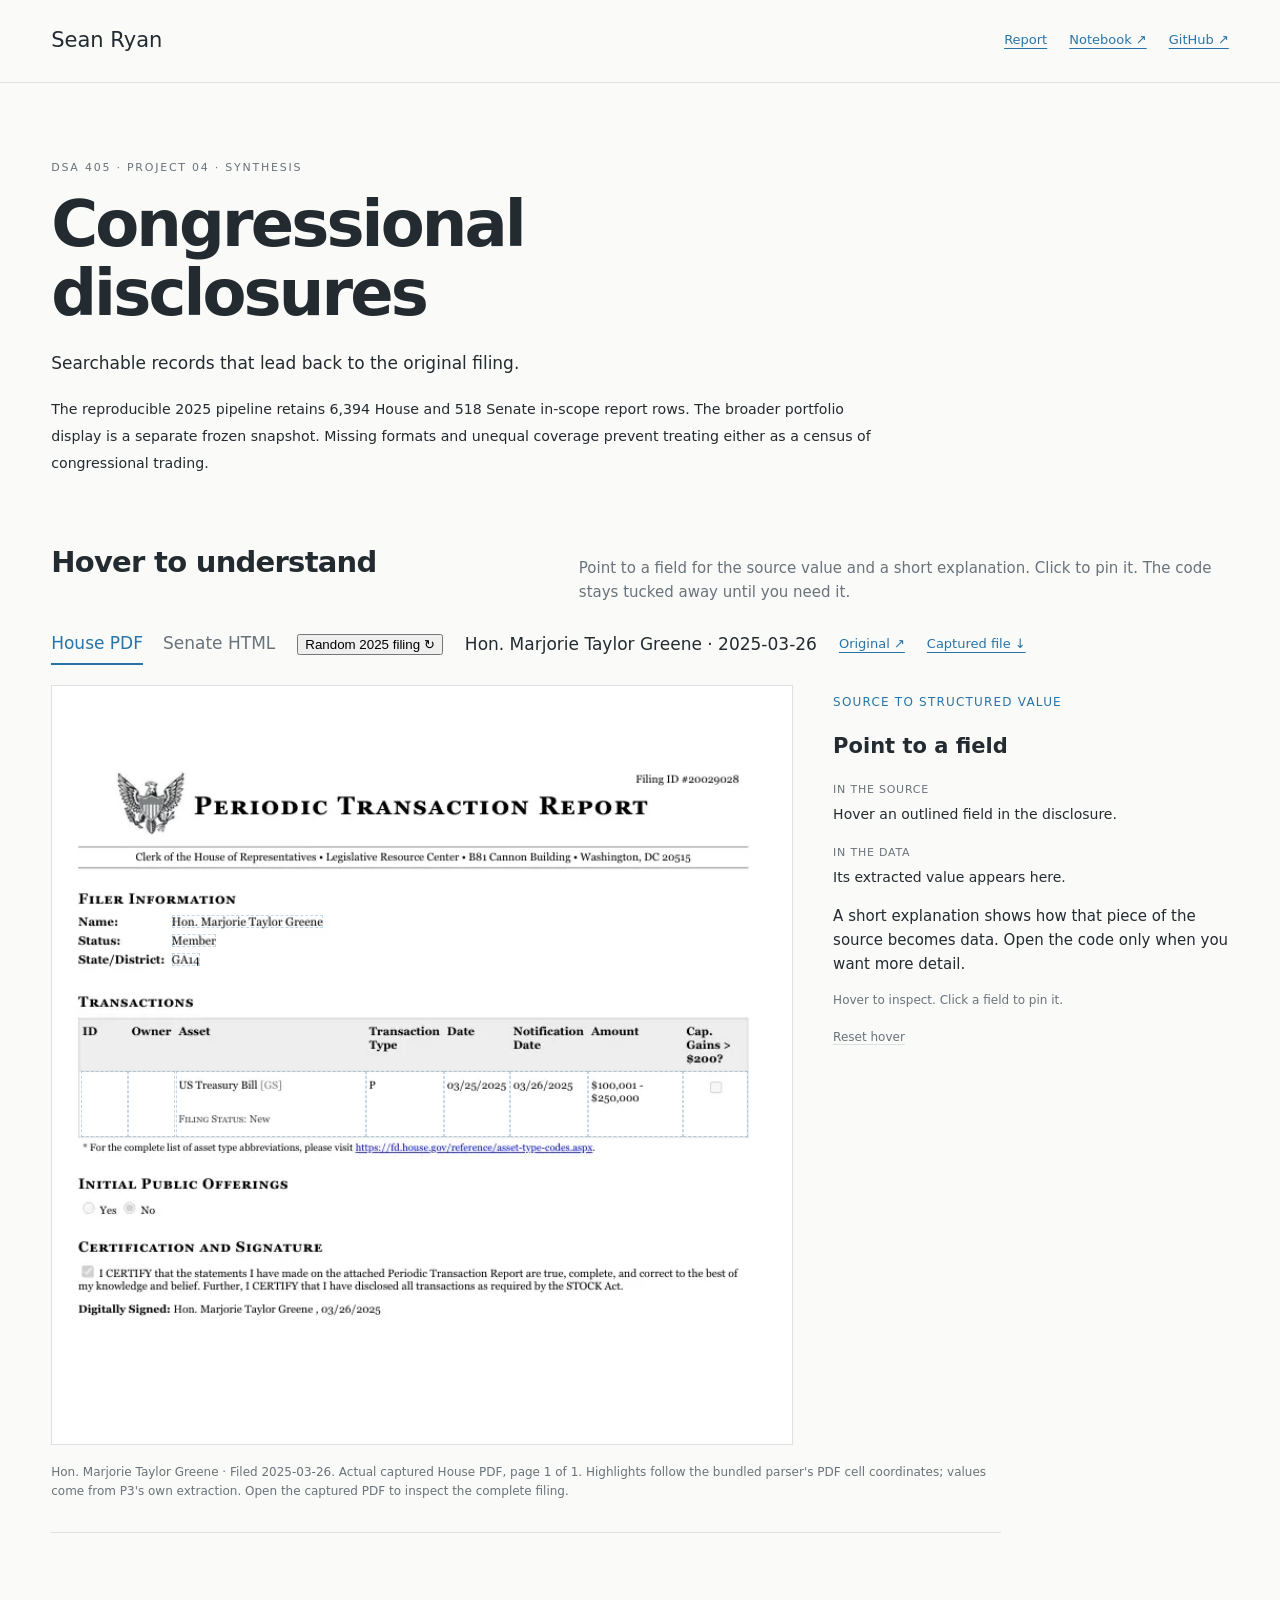
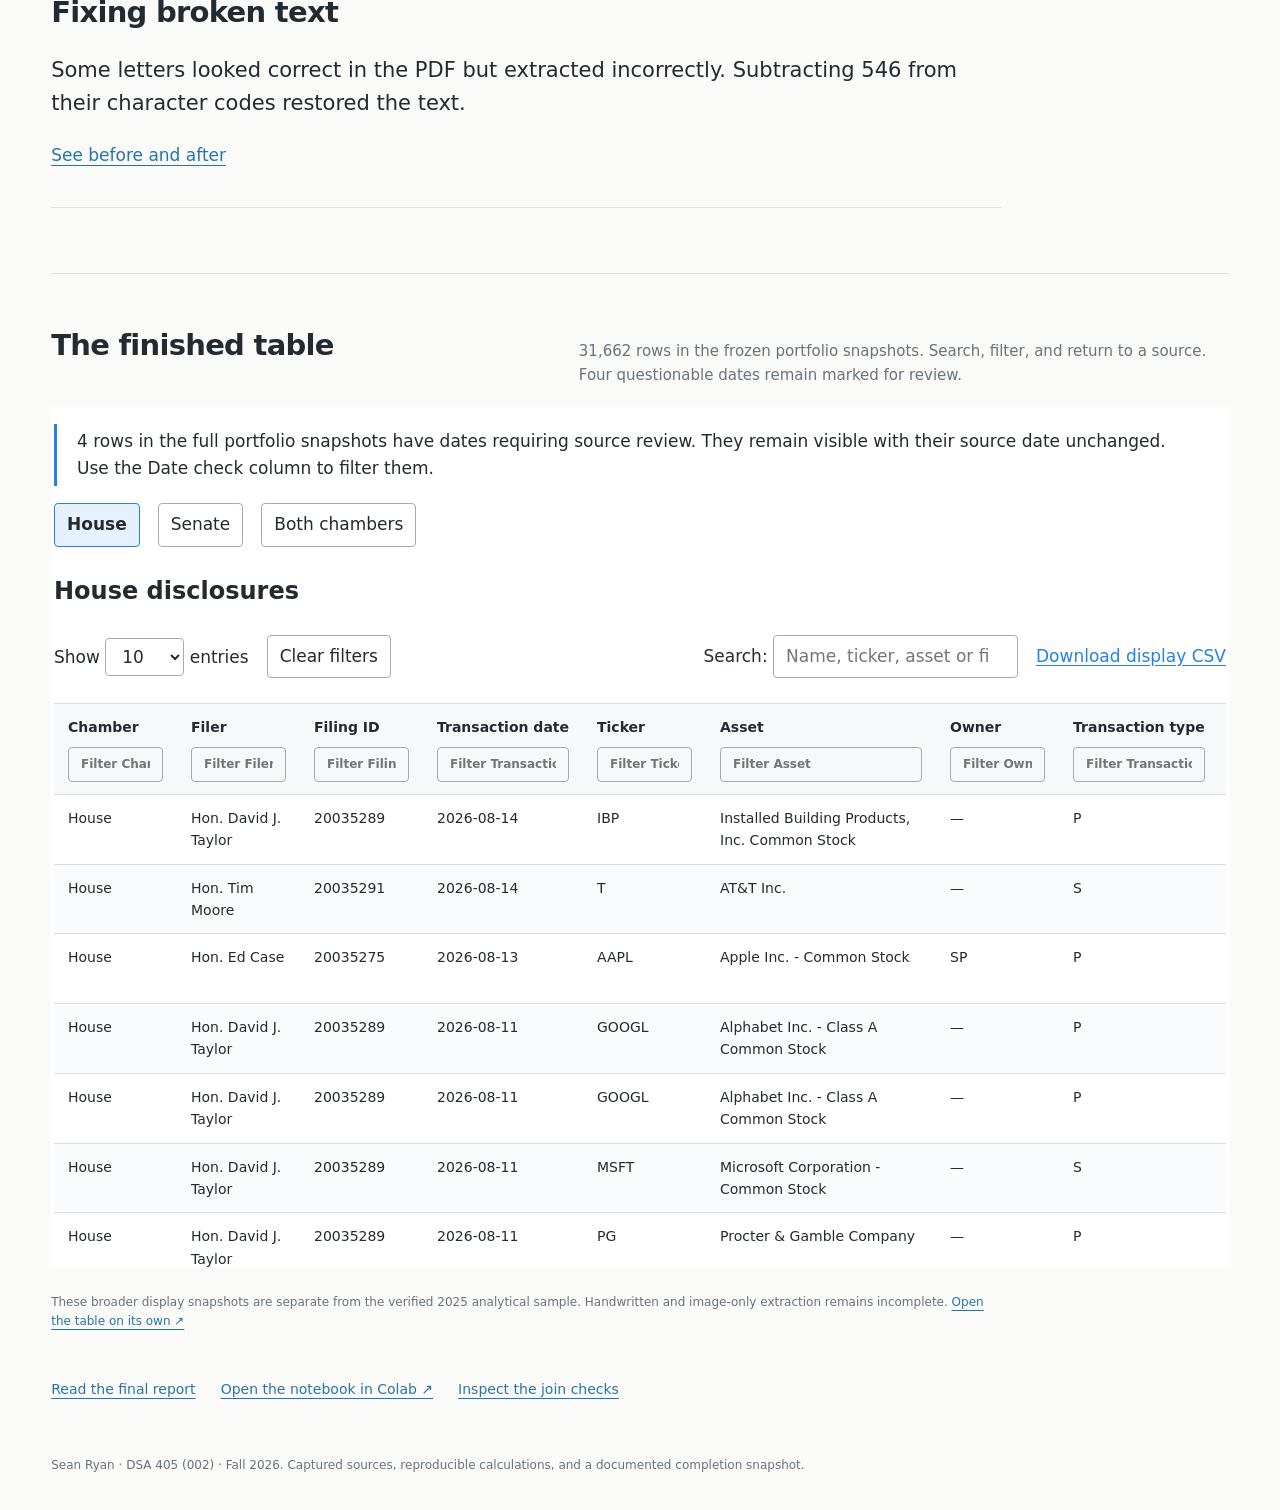
==== docs/index.html @ b7d07fee "Simplify AI reflection and remove unexplained ABBV reference" ====
<!doctype html><html lang="en"><head><meta charset="utf-8"><meta name="viewport" content="width=device-width,initial-scale=1"><meta name="description" content="Inspect a disclosure field, understand its extraction, and explore the finished House and Senate table."><title>Congressional disclosures · Sean Ryan · P4</title><link rel="stylesheet" href="assets/p4-minimal.css"><script src="data/project.js" defer></script><script src="assets/p4-minimal.js?v=random-2025" defer></script></head><body><header><a href="https://strokeofluck.github.io/sean-data-portfolio/">Sean Ryan</a><nav><a href="P4-report.html">Report</a><a href="https://colab.research.google.com/github/Strokeofluck/congressional-disclosures-p4/blob/main/notebooks/DSA405_002_FA26_P4_sryan3.ipynb">Notebook ↗</a><a href="https://github.com/Strokeofluck/congressional-disclosures-p4">GitHub ↗</a></nav></header><main><section class="intro"><p class="kicker">DSA 405 · Project 04 · Synthesis</p><h1>Congressional disclosures</h1><p>Searchable records that lead back to the original filing.</p><small>The reproducible 2025 pipeline retains 6,394 House and 518 Senate in-scope report rows. The broader portfolio display is a separate frozen snapshot. Missing formats and unequal coverage prevent treating either as a census of congressional trading.</small></section><section id="inspect"><div class="section-head"><h2>Hover to understand</h2><p>Point to a field for the source value and a short explanation. Click to pin it. The code stays tucked away until you need it.</p></div><div class="source-toolbar"><div class="chamber" aria-label="Source chamber"><button data-chamber="House" aria-pressed="true">House PDF</button><button data-chamber="Senate" aria-pressed="false">Senate HTML</button></div><button id="random-filing" type="button">Random 2025 filing ↻</button><span id="filing-label" aria-live="polite"></span><input id="filing" type="hidden"><a id="original" target="_blank" rel="noopener">Original ↗</a><a id="captured" download>Captured file ↓</a></div><div class="inspection"><div id="doc" class="document" aria-label="Captured disclosure with explorable fields"></div><aside class="explain" aria-live="polite"><div id="field-name" class="field-name">Source to structured value</div><h3 id="explain-title">Point to a field</h3><p class="value-label">In the source</p><div id="source-value" class="value"></div><p class="value-label">In the data</p><div id="clean-value" class="value"></div><p id="why" class="why"></p><p id="reading-hint" class="hint"></p><button id="unpin" style="border:0;border-bottom:1px solid var(--line);padding:0;background:none;color:var(--muted);font:12px system-ui;cursor:pointer">Reset hover</button><details id="code-detail" hidden><summary>See the code</summary><p id="code-file" class="code-file"></p><pre id="code-snippet"></pre><a href="inspector.html#sources" style="font-size:12px">Open the full step-by-step inspector ↗</a></details></aside></div><p id="source-caption" class="source-caption"></p></section><section class="finding"><h2>Fixing broken text</h2><p>Some letters looked correct in the PDF but extracted incorrectly. Subtracting 546 from their character codes restored the text.</p><a href="data/unicode_example.json">See before and after</a></section><section id="completion" class="table-section"><div class="section-head"><h2>The finished table</h2><p>31,662 rows in the frozen portfolio snapshots. Search, filter, and return to a source. Four questionable dates remain marked for review.</p></div><iframe src="completion.html?embed=1" title="Searchable House and Senate disclosure table" loading="lazy"></iframe><p class="source-caption">These broader display snapshots are separate from the verified 2025 analytical sample. Handwritten and image-only extraction remains incomplete. <a href="completion.html">Open the table on its own ↗</a></p></section><div class="resources"><a href="P4-report.html">Read the final report</a><a href="https://colab.research.google.com/github/Strokeofluck/congressional-disclosures-p4/blob/main/notebooks/DSA405_002_FA26_P4_sryan3.ipynb">Open the notebook in Colab ↗</a><a href="inspector.html#join">Inspect the join checks</a></div><footer>Sean Ryan · DSA 405 (002) · Fall 2026. Captured sources, reproducible calculations, and a documented completion snapshot.</footer></main><dialog id="report-dialog" aria-labelledby="report-dialog-title"><div class="report-dialog-toolbar"><h2 id="report-dialog-title">P4 written report</h2><div><a id="download-report" href="#" download="Sean_Ryan_P4_Report.md">Download report (.md)</a><a href="P4-report.html" target="_blank" rel="noopener">Open full page ↗</a><button type="button" id="close-report" aria-label="Close report">Close ×</button></div></div><iframe title="P4 written report" data-src="P4-report.html"></iframe></dialog><style>
#report-dialog{width:min(1180px,calc(100vw - 32px));height:calc(100dvh - 48px);max-width:none;max-height:none;padding:0;border:1px solid #cbd3dc;border-radius:10px;background:#fff;color:#26323d;box-shadow:0 16px 80px #0005}#report-dialog::backdrop{background:#101820b3}.report-dialog-toolbar{padding:14px 20px;border-bottom:1px solid #dce1e6;display:flex;align-items:center;justify-content:space-between;gap:16px;background:#f8f9fa}.report-dialog-toolbar h2{margin:0;font:600 18px/1.4 system-ui}.report-dialog-toolbar>div{display:flex;align-items:center;gap:18px;flex-wrap:wrap}.report-dialog-toolbar a,.report-dialog-toolbar button{font:14px/1.4 system-ui;color:#1264bb}.report-dialog-toolbar button{padding:7px 12px;cursor:pointer;background:#fff;border:1px solid #bac8d7;border-radius:5px}#report-dialog iframe{display:block;border:0;width:100%;height:calc(100% - 78px);background:white}@media(max-width:650px){.report-dialog-toolbar{align-items:flex-start;flex-direction:column;padding:12px}.report-dialog-toolbar>div{gap:12px}#report-dialog iframe{height:calc(100% - 112px)}}
</style><script>
(()=>{
const dialog=document.getElementById('report-dialog'),frame=dialog.querySelector('iframe'),download=document.getElementById('download-report');
const report="# From congressional disclosures to searchable records\n**Sean Ryan | sryan3 | DSA 405 (002) | P4: Project Synthesis**\n\n## 1. Data motivation\nHow can public disclosures reveal shared stock purchases? I chose this project to make congressional financial records traceable, searchable, and usable for reporting. Working with the actual forms showed that reliable extraction and cleaning had to come first. P4 brings that work together as searchable records linked to their original filings.\n\n## 2. Sources, provenance and terms\nI used 515 official U.S. House Clerk PTR PDFs downloaded in the P2 archive and 583 U.S. Senate eFD HTML reports archived by the prior scraper. The Senate index also lists 97 deferred paper reports. These are unequal collection snapshots, not a census. Filing IDs, original URLs, collection details and checksums are preserved in [PROVENANCE.md](https://github.com/Strokeofluck/congressional-disclosures-p4/blob/main/PROVENANCE.md). No blanket reuse license is assumed; Senate access terms restrict several uses, including commercial use except news/media dissemination. This project uses archived records for coursework.\n\n## 3. Data dictionary and metadata\nOne analytical row is a retained report item, identified by chamber, filing and item number. Columns include filer, owner, transaction date, asset, ticker, transaction type, amount bounds and source URL. Amounts remain ranges; missing values remain unknown. The [final dictionary](https://github.com/Strokeofluck/congressional-disclosures-p4/blob/main/DATA_DICTIONARY.md) documents every output column and missingness. Broader portfolio exports are labeled separately from the 2025 analysis.\n\n## 4. Data cleaning steps narrative\nHouse members entered information differently, so a regex could not reliably tell where each field ended across all the reports. I used PyMuPDF to divide the PDF into rectangular cells and read each box separately, instead of using one large regex for the whole page. Table boundaries define the boxes; shading is an extra check. Small patterns clean individual fields. Senate HTML is read with Beautiful Soup after checking the table headers.\n\nSome PDF text looked right on the page but came out as broken letters. In Greene PTR 20030924, some letters in “Filing Status: New” had character codes 546 too high. Subtracting 546 within the affected range restores the label. The parser can then save `New` in its own `filing_status` column, keeping it out of the `asset` and `ticker` columns. ABBV itself was already correct. Dates, tickers, and amount brackets are standardized, and exclusions and source-review decisions stay recorded.\n\n## 5. Integration and verification\nI harmonized both schemas and appended report items with chamber and source identities. For P3’s separate comparison, I summarized each chamber by ticker and month, then used a one-to-one outer join; unmatched values stay missing. I checked that no records were lost or multiplied, each summary had one row per ticker and month, keys were not missing or duplicated, dates stayed in 2025, and counts were positive whole numbers. The join preserved the counts from both chambers. All 1,105 raw-file checksums and 12 tests passed.\n\n## 6. Findings\nThe reproducible 2025 sample retains **6,394 House and 518 Senate report rows**. The practical result is a searchable table with links back to filings. A separate, broader portfolio snapshot contains **31,662 rows**; four questionable dates remain flagged for source review. These counts describe captured records, not unique trades or relative trading volume across chambers.\n\nThe presentation also shows how structured records can support social network analysis. A separate frozen House-only purchase extract links filers to stocks they reported buying; AMZN connects 19 filers. That graph does not use the P3 House–Senate ticker-month join or the broader portfolio snapshot. Shared purchases show overlap without establishing coordination. Its separate methods and calculations are available in the [SNA project](https://github.com/Strokeofluck/congressional-stock-network-sna/blob/main/METHODS.md).\n\n## 7. What is missing\nHandwritten financial disclosure records were excluded because manually transcribing and cleaning them would have taken too much time for the scope of this project. Scanned or image-only House records also remain unresolved, and 97 Senate paper reports were deferred. These gaps can underrepresent filers who use those formats. Excluded assets and unresolved tickers narrow the analytical population. Unequal capture windows prevent direct chamber-volume comparisons. Amendments, household ownership and amount ranges prevent exact personal-spending totals. The data cannot establish whether someone used privileged information.\n\n## 8. AI use log and reflection\nChatGPT assisted with code, explanations, checks and drafting. I inspected source examples and challenged misleading output. AI overemphasized a shared-key statistic unrelated to the House-only network; I questioned it and removed it from the presentation. I learned to check AI suggestions against the original reports and change methods when regex did not work reliably.\n\n## 9. Reproducibility\n[Repository and README](https://github.com/Strokeofluck/congressional-disclosures-p4): clone, install `requirements.txt` with Python 3.12, then run `python scripts/unicode_example.py`, `python scripts/p4_synthesis.py` and `python -m unittest discover -s tests -v`. Open the P4 notebook and run all cells; view `docs/index.html`. All 12 code cells passed in a fresh Jupyter kernel on November 15, 2026, along with the pipeline build and 12 tests. Bundled raw inputs reproduce the 2025 pipeline; broader portfolio CSVs are frozen derived exports. Detailed evidence and the rubric accompany this report.\n";
download.href=URL.createObjectURL(new Blob([report],{type:'text/markdown;charset=utf-8'}));
document.querySelectorAll('a[href="P4-report.html"]').forEach(link=>{if(dialog.contains(link))return;link.setAttribute('aria-haspopup','dialog');link.addEventListener('click',event=>{if(event.ctrlKey||event.metaKey||event.shiftKey||event.altKey)return;event.preventDefault();if(!frame.src)frame.src=frame.dataset.src;dialog.showModal();});});
document.getElementById('close-report').onclick=()=>dialog.close();
dialog.addEventListener('click',event=>{if(event.target===dialog){const b=dialog.getBoundingClientRect();if(event.clientX<b.left||event.clientX>b.right||event.clientY<b.top||event.clientY>b.bottom)dialog.close();}});
})();
</script></body></html>
---- docs/assets/p4-minimal.css ----
:root{--paper:#fafaf8;--ink:#232b31;--muted:#69737b;--line:#dce1e4;--accent:#2874a8}*{box-sizing:border-box}html{scroll-behavior:smooth}body{margin:0;background:var(--paper);color:var(--ink);font:17px/1.6 system-ui,sans-serif}a{color:var(--accent);text-underline-offset:4px}header{max-width:1360px;margin:auto;padding:24px 4vw;display:flex;justify-content:space-between;gap:25px;border-bottom:1px solid var(--line)}header>a{color:var(--ink);text-decoration:none;font-size:21px}nav{display:flex;align-items:center;gap:22px;font-size:13px}main{max-width:1360px;margin:auto;padding:0 4vw}.intro{padding:65px 0 45px;max-width:820px}.kicker{font-size:11px;text-transform:uppercase;letter-spacing:.16em;color:var(--muted)}h1{font-size:clamp(36px,5vw,64px);line-height:1.08;letter-spacing:-.045em;font-weight:600;margin:14px 0 22px}h2{font-size:29px;line-height:1.2;font-weight:550;letter-spacing:-.025em}h3{font-size:21px;line-height:1.25;font-weight:550}.intro>p:last-child{font-size:21px;color:var(--muted);max-width:730px}.section-head{display:flex;justify-content:space-between;align-items:end;gap:20px;margin:0 0 20px}.section-head p{max-width:650px;color:var(--muted);font-size:15px;margin:0}.source-toolbar{display:flex;flex-wrap:wrap;align-items:center;gap:22px;margin:20px 0}.chamber{display:flex;gap:20px}.chamber button{padding:6px 0;border:0;border-bottom:2px solid transparent;background:none;color:var(--muted);font:inherit;cursor:pointer}.chamber button[aria-pressed=true]{color:var(--accent);border-bottom-color:var(--accent)}select{font:14px system-ui;padding:8px 10px;border:1px solid var(--line);border-radius:2px;background:var(--paper);color:inherit;max-width:390px;min-width:0}.source-toolbar label{font-size:13px}.source-toolbar a{font-size:13px}.inspection{display:grid;grid-template-columns:minmax(0,1.5fr) minmax(260px,.8fr);gap:40px;align-items:start}.document{max-height:760px;overflow:auto;border:1px solid var(--line);background:white;min-height:250px}.pdf-sheet{position:relative;line-height:0}.pdf-sheet img{width:100%;height:auto;display:block}.hotspot{position:absolute;border:1px dashed #2874a845;background:transparent;padding:0;cursor:help;color:transparent}.hotspot:hover,.hotspot:focus,.hotspot.pinned{outline:2px solid #2874a8;background:#2874a81c}.explain{position:sticky;top:25px;padding:8px 0}.explain .field-name{color:var(--accent);font-size:12px;letter-spacing:.1em;text-transform:uppercase}.value-label{color:var(--muted);font-size:11px;letter-spacing:.07em;text-transform:uppercase;margin:18px 0 5px}.value{white-space:pre-wrap;overflow-wrap:anywhere;font:14px/1.6 system-ui}.why{font-size:15px}.hint{font-size:12px;color:var(--muted)}details{border-top:1px solid var(--line);padding:14px 0;margin-top:18px}summary{cursor:pointer;font-size:13px;color:var(--accent)}pre{white-space:pre-wrap;overflow-wrap:anywhere;font:12px/1.6 Consolas,monospace;background:#eef2f4;padding:15px;color:#273947}.code-file{font-size:11px;overflow-wrap:anywhere;color:var(--muted)}.source-caption{font-size:12px;color:var(--muted);max-width:950px;margin-top:18px}.table-section{border-top:1px solid var(--line);margin-top:65px;padding-top:30px}.table-section iframe{width:100%;height:860px;border:0;background:var(--paper)}.finding{max-width:950px;padding:38px 0;border-block:1px solid var(--line);margin-top:30px}.finding p{font-size:21px}.finding small{color:var(--muted);font-size:13px}.resources{padding:35px 0;display:flex;flex-wrap:wrap;gap:25px;font-size:14px}footer{padding:20px 0 35px;color:var(--muted);font-size:12px}.senate-sheet{padding:24px;min-width:700px;color:#252b30;background:white;font:13px/1.5 Georgia,serif}.senate-sheet h3{font-size:22px}.senate-sheet table{border-collapse:collapse;width:100%;font-size:11px}.senate-sheet td,.senate-sheet th{border-bottom:1px solid #dce1e4;text-align:left;padding:10px}.senate-field{border:0;border-bottom:1px dotted #2874a8;background:transparent;font:inherit;color:inherit;padding:0;text-align:left;cursor:help}.senate-field:hover,.senate-field:focus{background:#d9edfb}.small-tag{font-size:10px;letter-spacing:.08em;text-transform:uppercase;color:#69737b}@media(max-width:800px){header{padding:18px 5vw}nav{gap:14px}nav a:nth-child(2){display:none}main{padding:0 5vw}.intro{padding:40px 0 25px}.inspection{grid-template-columns:1fr;gap:18px}.document{max-height:520px}.explain{position:static}.section-head{display:block}.source-toolbar{gap:14px}.source-toolbar select{max-width:100%;width:100%}.source-toolbar label{width:100%}.table-section{margin-top:35px}.value{font-size:13px}}
@media(prefers-color-scheme:dark){:root{--paper:#181b1d;--ink:#e1e5e8;--muted:#a2adb5;--line:#394146;--accent:#83bde2}pre{background:#222d35;color:#d4e4ef}.table-section iframe{color-scheme:dark}}
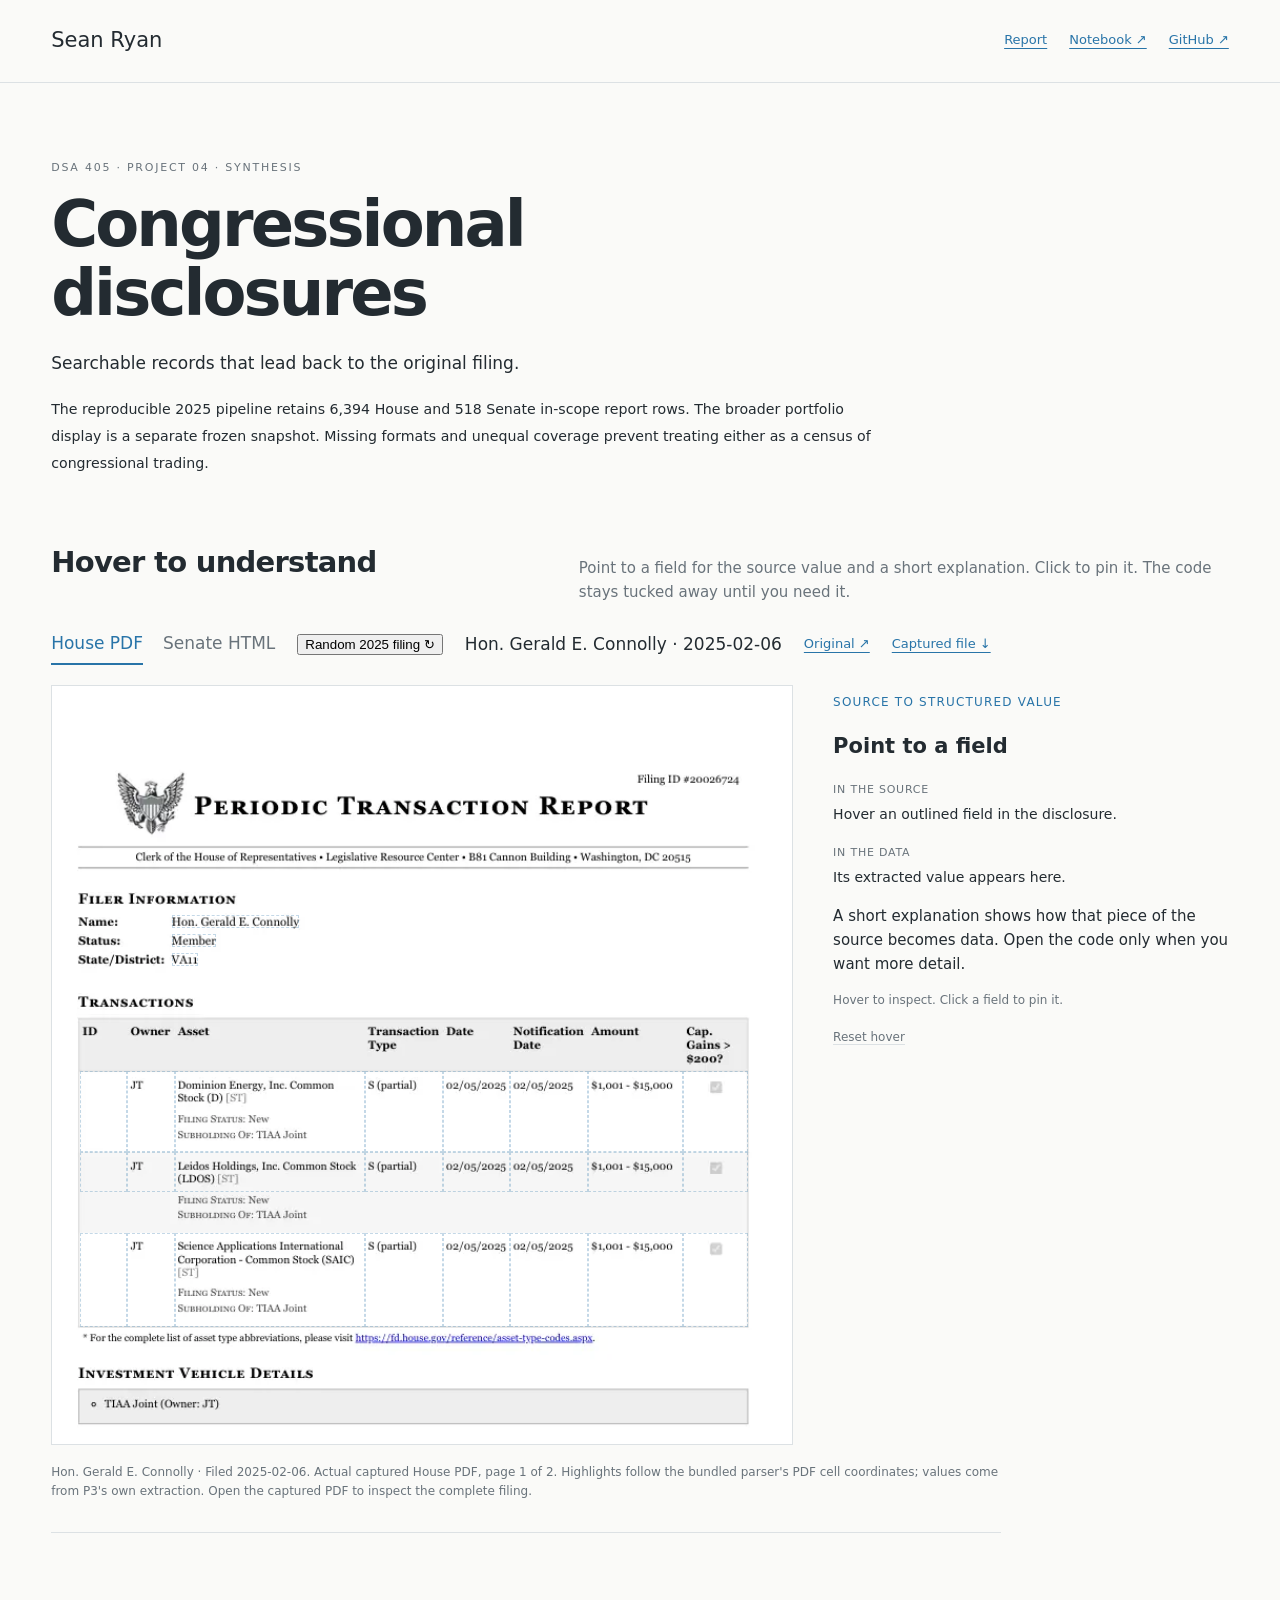
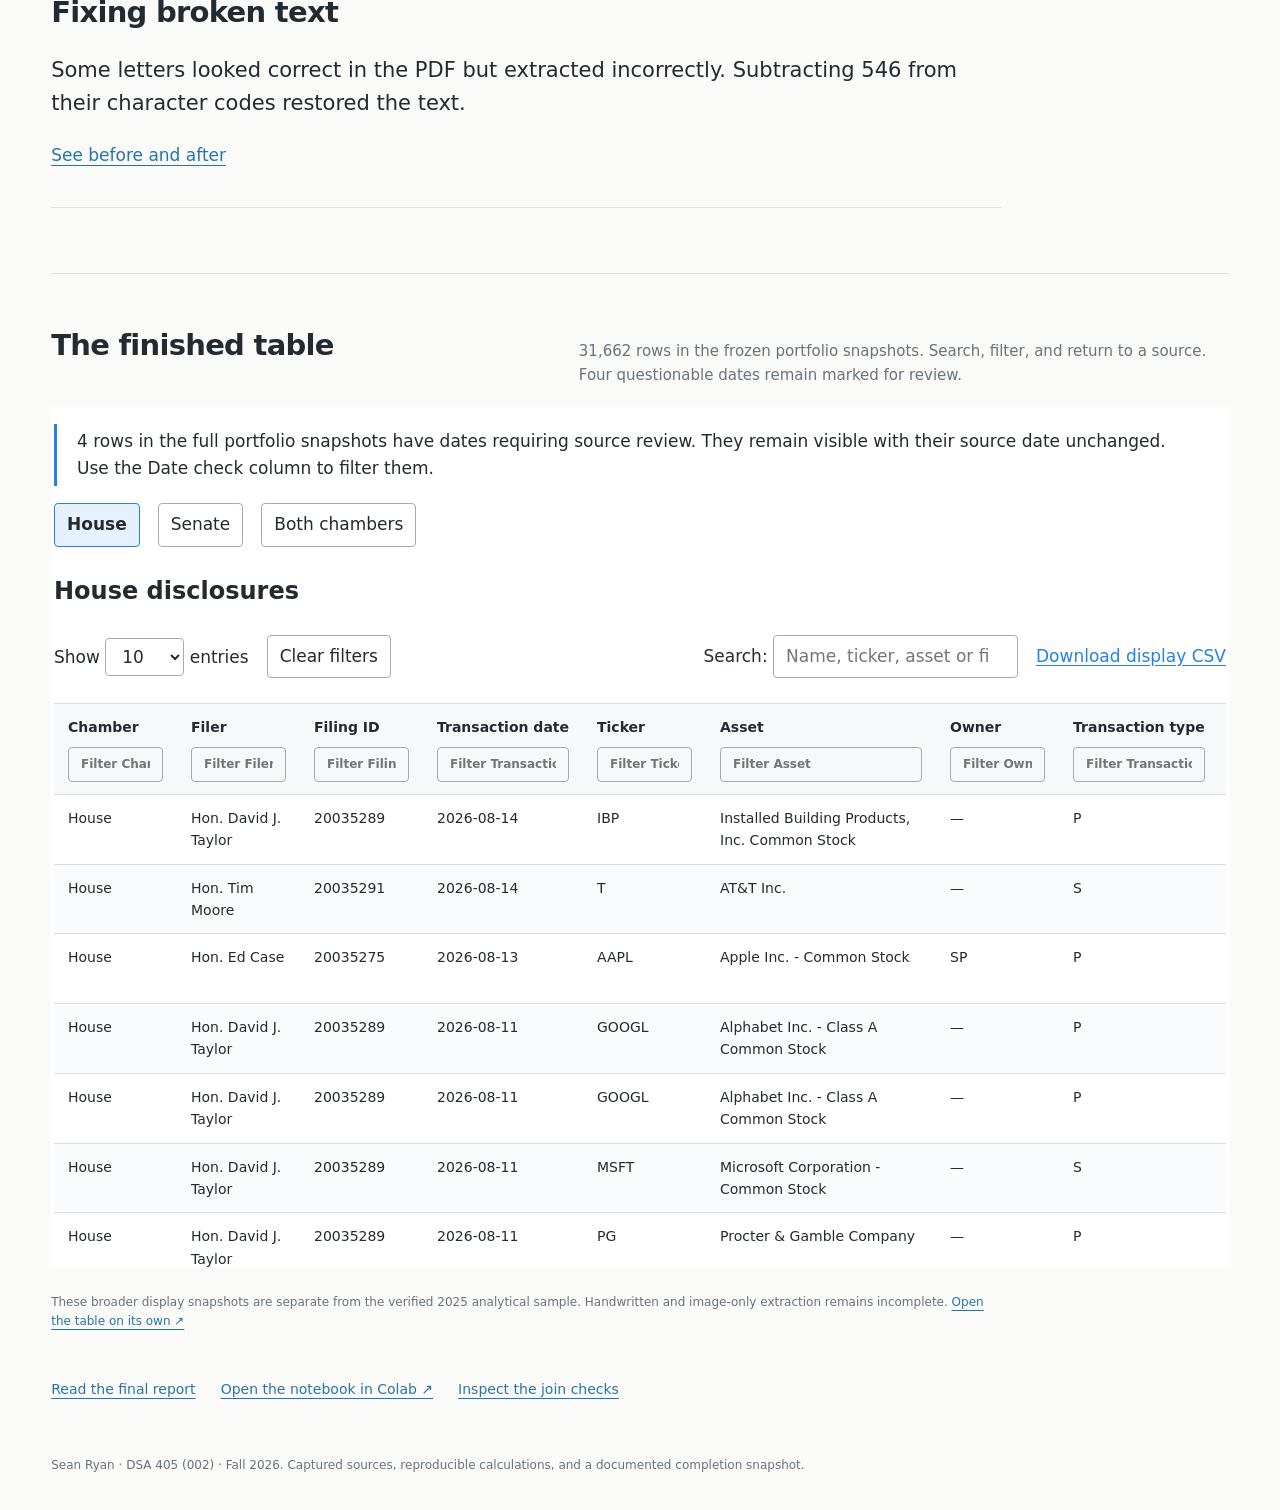
==== commit fb30ab6e: "Use Colab Run all instructions for reproduction" ====
--- a/docs/index.html
+++ b/docs/index.html
@@ -3,7 +3,7 @@
 </style><script>
 (()=>{
 const dialog=document.getElementById('report-dialog'),frame=dialog.querySelector('iframe'),download=document.getElementById('download-report');
-const report="# From congressional disclosures to searchable records\n**Sean Ryan | sryan3 | DSA 405 (002) | P4: Project Synthesis**\n\n## 1. Data motivation\nHow can public disclosures reveal shared stock purchases? I chose this project to make congressional financial records traceable, searchable, and usable for reporting. Working with the actual forms showed that reliable extraction and cleaning had to come first. P4 brings that work together as searchable records linked to their original filings.\n\n## 2. Sources, provenance and terms\nI used 515 official U.S. House Clerk PTR PDFs downloaded in the P2 archive and 583 U.S. Senate eFD HTML reports archived by the prior scraper. The Senate index also lists 97 deferred paper reports. These are unequal collection snapshots, not a census. Filing IDs, original URLs, collection details and checksums are preserved in [PROVENANCE.md](https://github.com/Strokeofluck/congressional-disclosures-p4/blob/main/PROVENANCE.md). No blanket reuse license is assumed; Senate access terms restrict several uses, including commercial use except news/media dissemination. This project uses archived records for coursework.\n\n## 3. Data dictionary and metadata\nOne analytical row is a retained report item, identified by chamber, filing and item number. Columns include filer, owner, transaction date, asset, ticker, transaction type, amount bounds and source URL. Amounts remain ranges; missing values remain unknown. The [final dictionary](https://github.com/Strokeofluck/congressional-disclosures-p4/blob/main/DATA_DICTIONARY.md) documents every output column and missingness. Broader portfolio exports are labeled separately from the 2025 analysis.\n\n## 4. Data cleaning steps narrative\nHouse members entered information differently, so a regex could not reliably tell where each field ended across all the reports. I used PyMuPDF to divide the PDF into rectangular cells and read each box separately, instead of using one large regex for the whole page. Table boundaries define the boxes; shading is an extra check. Small patterns clean individual fields. Senate HTML is read with Beautiful Soup after checking the table headers.\n\nSome PDF text looked right on the page but came out as broken letters. In Greene PTR 20030924, some letters in “Filing Status: New” had character codes 546 too high. Subtracting 546 within the affected range restores the label. The parser can then save `New` in its own `filing_status` column, keeping it out of the `asset` and `ticker` columns. ABBV itself was already correct. Dates, tickers, and amount brackets are standardized, and exclusions and source-review decisions stay recorded.\n\n## 5. Integration and verification\nI harmonized both schemas and appended report items with chamber and source identities. For P3’s separate comparison, I summarized each chamber by ticker and month, then used a one-to-one outer join; unmatched values stay missing. I checked that no records were lost or multiplied, each summary had one row per ticker and month, keys were not missing or duplicated, dates stayed in 2025, and counts were positive whole numbers. The join preserved the counts from both chambers. All 1,105 raw-file checksums and 12 tests passed.\n\n## 6. Findings\nThe reproducible 2025 sample retains **6,394 House and 518 Senate report rows**. The practical result is a searchable table with links back to filings. A separate, broader portfolio snapshot contains **31,662 rows**; four questionable dates remain flagged for source review. These counts describe captured records, not unique trades or relative trading volume across chambers.\n\nThe presentation also shows how structured records can support social network analysis. A separate frozen House-only purchase extract links filers to stocks they reported buying; AMZN connects 19 filers. That graph does not use the P3 House–Senate ticker-month join or the broader portfolio snapshot. Shared purchases show overlap without establishing coordination. Its separate methods and calculations are available in the [SNA project](https://github.com/Strokeofluck/congressional-stock-network-sna/blob/main/METHODS.md).\n\n## 7. What is missing\nHandwritten financial disclosure records were excluded because manually transcribing and cleaning them would have taken too much time for the scope of this project. Scanned or image-only House records also remain unresolved, and 97 Senate paper reports were deferred. These gaps can underrepresent filers who use those formats. Excluded assets and unresolved tickers narrow the analytical population. Unequal capture windows prevent direct chamber-volume comparisons. Amendments, household ownership and amount ranges prevent exact personal-spending totals. The data cannot establish whether someone used privileged information.\n\n## 8. AI use log and reflection\nChatGPT assisted with code, explanations, checks and drafting. I inspected source examples and challenged misleading output. AI overemphasized a shared-key statistic unrelated to the House-only network; I questioned it and removed it from the presentation. I learned to check AI suggestions against the original reports and change methods when regex did not work reliably.\n\n## 9. Reproducibility\n[Repository and README](https://github.com/Strokeofluck/congressional-disclosures-p4): clone, install `requirements.txt` with Python 3.12, then run `python scripts/unicode_example.py`, `python scripts/p4_synthesis.py` and `python -m unittest discover -s tests -v`. Open the P4 notebook and run all cells; view `docs/index.html`. All 12 code cells passed in a fresh Jupyter kernel on November 15, 2026, along with the pipeline build and 12 tests. Bundled raw inputs reproduce the 2025 pipeline; broader portfolio CSVs are frozen derived exports. Detailed evidence and the rubric accompany this report.\n";
+const report="# From congressional disclosures to searchable records\n**Sean Ryan | sryan3 | DSA 405 (002) | P4: Project Synthesis**\n\n## 1. Data motivation\nHow can public disclosures reveal shared stock purchases? I chose this project to make congressional financial records traceable, searchable, and usable for reporting. Working with the actual forms showed that reliable extraction and cleaning had to come first. P4 brings that work together as searchable records linked to their original filings.\n\n## 2. Sources, provenance and terms\nI used 515 official U.S. House Clerk PTR PDFs downloaded in the P2 archive and 583 U.S. Senate eFD HTML reports archived by the prior scraper. The Senate index also lists 97 deferred paper reports. These are unequal collection snapshots, not a census. Filing IDs, original URLs, collection details and checksums are preserved in [PROVENANCE.md](https://github.com/Strokeofluck/congressional-disclosures-p4/blob/main/PROVENANCE.md). No blanket reuse license is assumed; Senate access terms restrict several uses, including commercial use except news/media dissemination. This project uses archived records for coursework.\n\n## 3. Data dictionary and metadata\nOne analytical row is a retained report item, identified by chamber, filing and item number. Columns include filer, owner, transaction date, asset, ticker, transaction type, amount bounds and source URL. Amounts remain ranges; missing values remain unknown. The [final dictionary](https://github.com/Strokeofluck/congressional-disclosures-p4/blob/main/DATA_DICTIONARY.md) documents every output column and missingness. Broader portfolio exports are labeled separately from the 2025 analysis.\n\n## 4. Data cleaning steps narrative\nHouse members entered information differently, so a regex could not reliably tell where each field ended across all the reports. I used PyMuPDF to divide the PDF into rectangular cells and read each box separately, instead of using one large regex for the whole page. Table boundaries define the boxes; shading is an extra check. Small patterns clean individual fields. Senate HTML is read with Beautiful Soup after checking the table headers.\n\nSome PDF text looked right on the page but came out as broken letters. In Greene PTR 20030924, some letters in “Filing Status: New” had character codes 546 too high. Subtracting 546 within the affected range restores the label. The parser can then save `New` in its own `filing_status` column, keeping it out of the `asset` and `ticker` columns. ABBV itself was already correct. Dates, tickers, and amount brackets are standardized, and exclusions and source-review decisions stay recorded.\n\n## 5. Integration and verification\nI harmonized both schemas and appended report items with chamber and source identities. For P3’s separate comparison, I summarized each chamber by ticker and month, then used a one-to-one outer join; unmatched values stay missing. I checked that no records were lost or multiplied, each summary had one row per ticker and month, keys were not missing or duplicated, dates stayed in 2025, and counts were positive whole numbers. The join preserved the counts from both chambers. All 1,105 raw-file checksums and 12 tests passed.\n\n## 6. Findings\nThe reproducible 2025 sample retains **6,394 House and 518 Senate report rows**. The practical result is a searchable table with links back to filings. A separate, broader portfolio snapshot contains **31,662 rows**; four questionable dates remain flagged for source review. These counts describe captured records, not unique trades or relative trading volume across chambers.\n\nThe presentation also shows how structured records can support social network analysis. A separate frozen House-only purchase extract links filers to stocks they reported buying; AMZN connects 19 filers. That graph does not use the P3 House–Senate ticker-month join or the broader portfolio snapshot. Shared purchases show overlap without establishing coordination. Its separate methods and calculations are available in the [SNA project](https://github.com/Strokeofluck/congressional-stock-network-sna/blob/main/METHODS.md).\n\n## 7. What is missing\nHandwritten financial disclosure records were excluded because manually transcribing and cleaning them would have taken too much time for the scope of this project. Scanned or image-only House records also remain unresolved, and 97 Senate paper reports were deferred. These gaps can underrepresent filers who use those formats. Excluded assets and unresolved tickers narrow the analytical population. Unequal capture windows prevent direct chamber-volume comparisons. Amendments, household ownership and amount ranges prevent exact personal-spending totals. The data cannot establish whether someone used privileged information.\n\n## 8. AI use log and reflection\nChatGPT assisted with code, explanations, checks and drafting. I inspected source examples and challenged misleading output. AI overemphasized a shared-key statistic unrelated to the House-only network; I questioned it and removed it from the presentation. I learned to check AI suggestions against the original reports and change methods when regex did not work reliably.\n\n## 9. Reproducibility\n[Open in Colab](https://colab.research.google.com/github/Strokeofluck/congressional-disclosures-p4/blob/main/notebooks/DSA405_002_FA26_P4_sryan3.ipynb). Choose Runtime → Run all in Colab. Setup downloads the project and installs dependencies. Private repository access requires a GitHub token through Colab Secrets or a private prompt. Bundled inputs reproduce the 2025 analysis; broader portfolio CSVs are frozen exports.\n";
 download.href=URL.createObjectURL(new Blob([report],{type:'text/markdown;charset=utf-8'}));
 document.querySelectorAll('a[href="P4-report.html"]').forEach(link=>{if(dialog.contains(link))return;link.setAttribute('aria-haspopup','dialog');link.addEventListener('click',event=>{if(event.ctrlKey||event.metaKey||event.shiftKey||event.altKey)return;event.preventDefault();if(!frame.src)frame.src=frame.dataset.src;dialog.showModal();});});
 document.getElementById('close-report').onclick=()=>dialog.close();
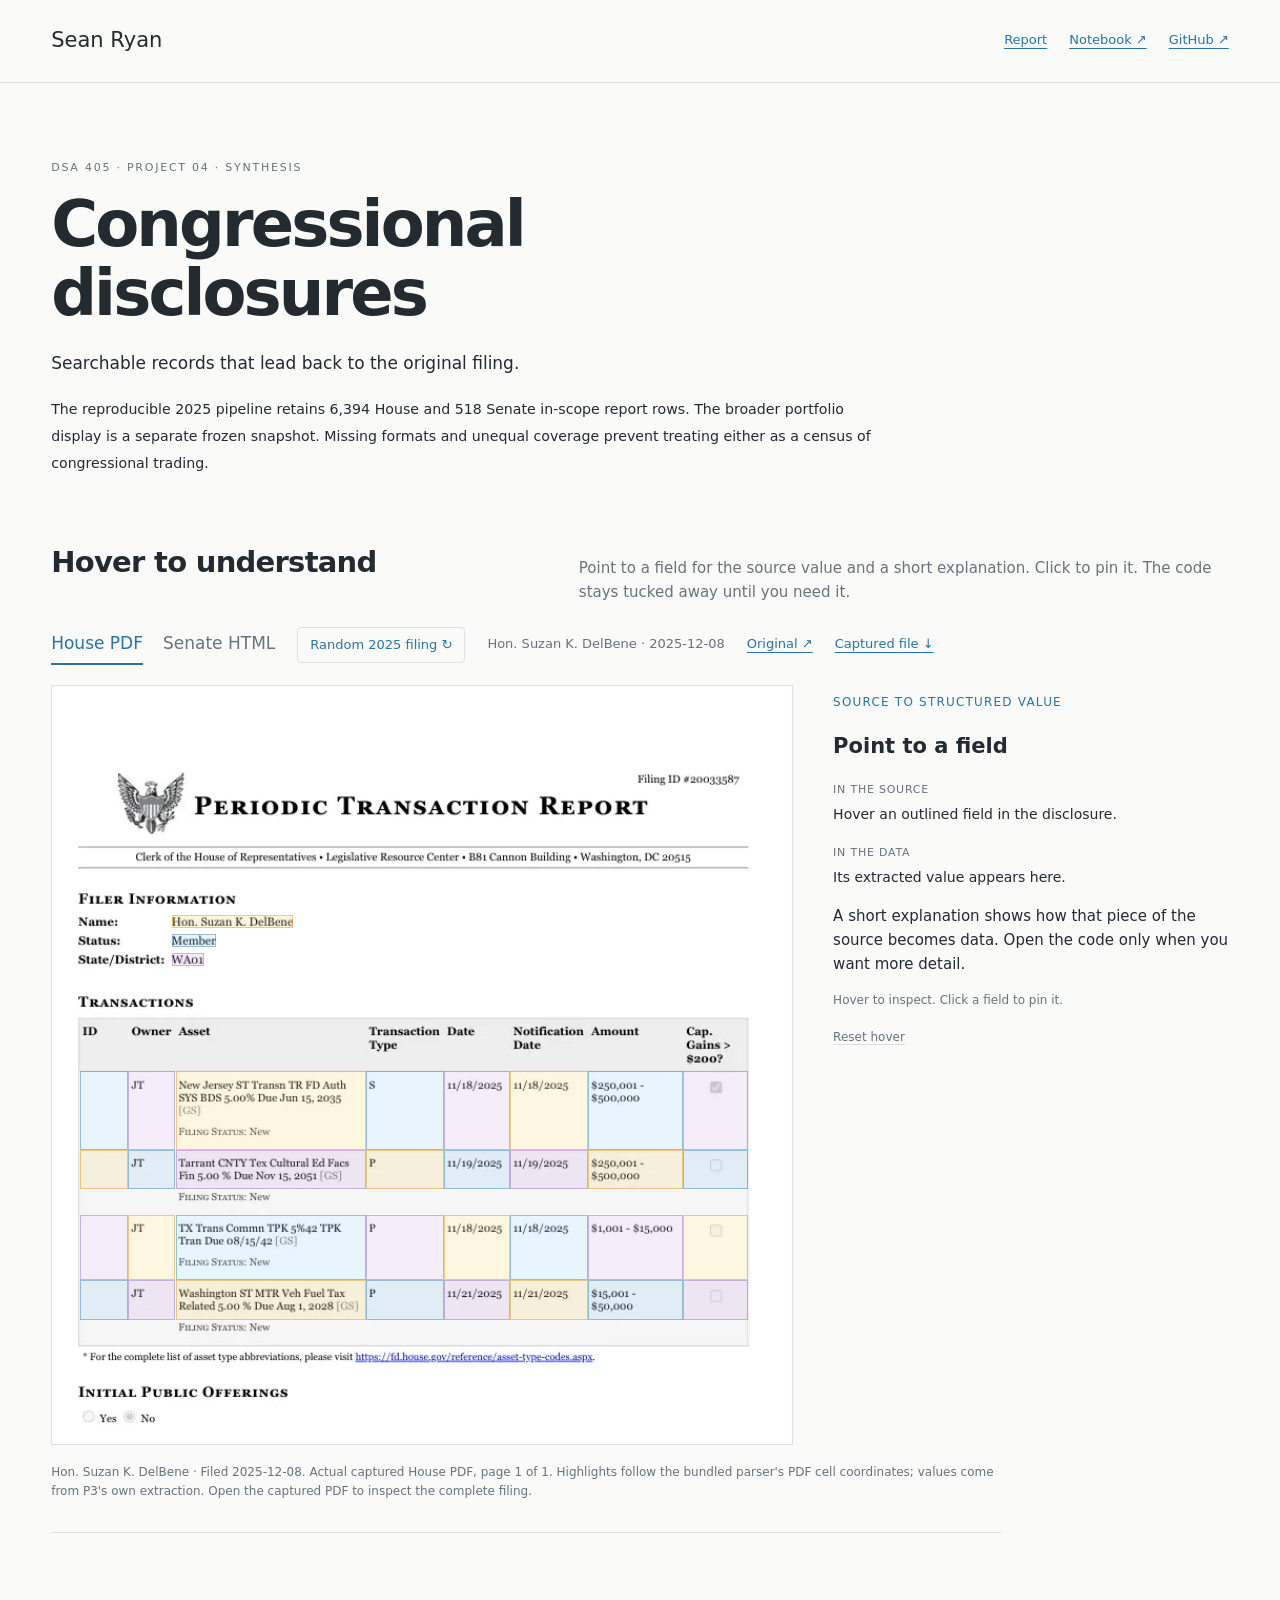
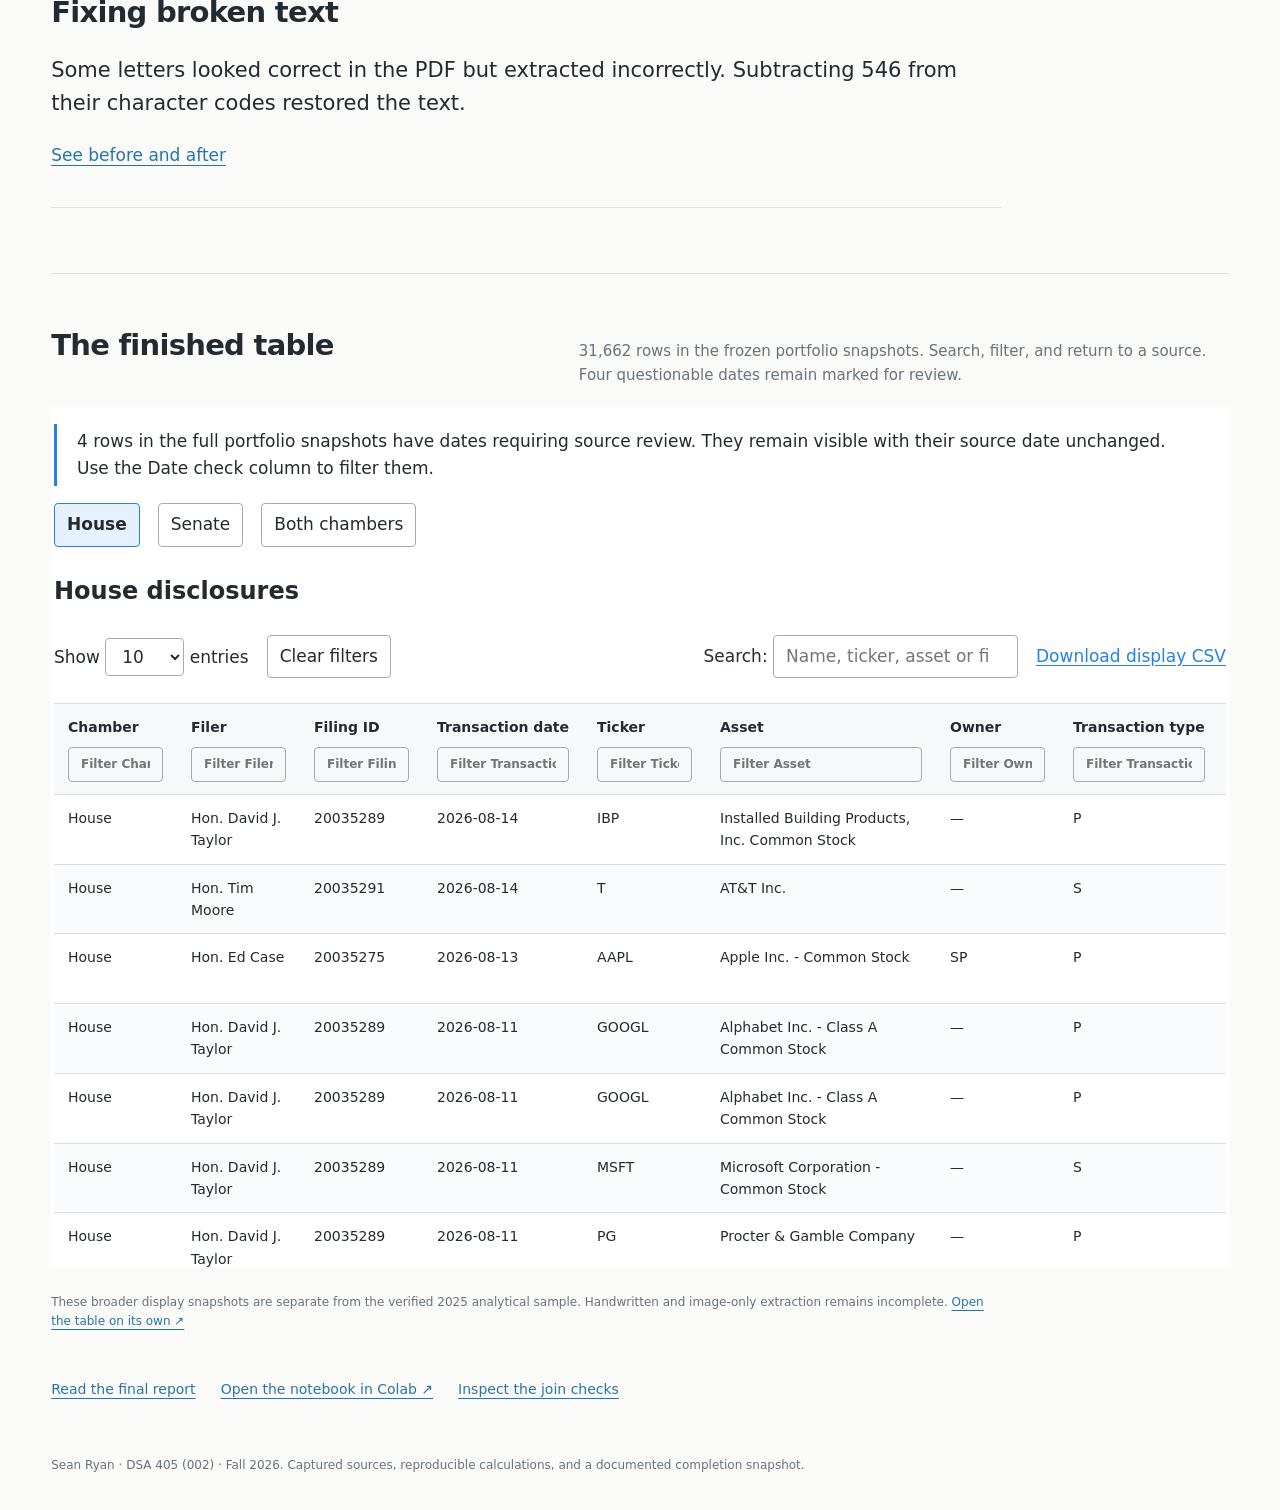
==== commit 5b91342b: "Refresh field highlights and clean button styling" ====
--- a/docs/index.html
+++ b/docs/index.html
@@ -1,4 +1,4 @@
-<!doctype html><html lang="en"><head><meta charset="utf-8"><meta name="viewport" content="width=device-width,initial-scale=1"><meta name="description" content="Inspect a disclosure field, understand its extraction, and explore the finished House and Senate table."><title>Congressional disclosures · Sean Ryan · P4</title><link rel="stylesheet" href="assets/p4-minimal.css"><script src="data/project.js" defer></script><script src="assets/p4-minimal.js?v=random-2025" defer></script></head><body><header><a href="https://strokeofluck.github.io/sean-data-portfolio/">Sean Ryan</a><nav><a href="P4-report.html">Report</a><a href="https://colab.research.google.com/github/Strokeofluck/congressional-disclosures-p4/blob/main/notebooks/DSA405_002_FA26_P4_sryan3.ipynb">Notebook ↗</a><a href="https://github.com/Strokeofluck/congressional-disclosures-p4">GitHub ↗</a></nav></header><main><section class="intro"><p class="kicker">DSA 405 · Project 04 · Synthesis</p><h1>Congressional disclosures</h1><p>Searchable records that lead back to the original filing.</p><small>The reproducible 2025 pipeline retains 6,394 House and 518 Senate in-scope report rows. The broader portfolio display is a separate frozen snapshot. Missing formats and unequal coverage prevent treating either as a census of congressional trading.</small></section><section id="inspect"><div class="section-head"><h2>Hover to understand</h2><p>Point to a field for the source value and a short explanation. Click to pin it. The code stays tucked away until you need it.</p></div><div class="source-toolbar"><div class="chamber" aria-label="Source chamber"><button data-chamber="House" aria-pressed="true">House PDF</button><button data-chamber="Senate" aria-pressed="false">Senate HTML</button></div><button id="random-filing" type="button">Random 2025 filing ↻</button><span id="filing-label" aria-live="polite"></span><input id="filing" type="hidden"><a id="original" target="_blank" rel="noopener">Original ↗</a><a id="captured" download>Captured file ↓</a></div><div class="inspection"><div id="doc" class="document" aria-label="Captured disclosure with explorable fields"></div><aside class="explain" aria-live="polite"><div id="field-name" class="field-name">Source to structured value</div><h3 id="explain-title">Point to a field</h3><p class="value-label">In the source</p><div id="source-value" class="value"></div><p class="value-label">In the data</p><div id="clean-value" class="value"></div><p id="why" class="why"></p><p id="reading-hint" class="hint"></p><button id="unpin" style="border:0;border-bottom:1px solid var(--line);padding:0;background:none;color:var(--muted);font:12px system-ui;cursor:pointer">Reset hover</button><details id="code-detail" hidden><summary>See the code</summary><p id="code-file" class="code-file"></p><pre id="code-snippet"></pre><a href="inspector.html#sources" style="font-size:12px">Open the full step-by-step inspector ↗</a></details></aside></div><p id="source-caption" class="source-caption"></p></section><section class="finding"><h2>Fixing broken text</h2><p>Some letters looked correct in the PDF but extracted incorrectly. Subtracting 546 from their character codes restored the text.</p><a href="data/unicode_example.json">See before and after</a></section><section id="completion" class="table-section"><div class="section-head"><h2>The finished table</h2><p>31,662 rows in the frozen portfolio snapshots. Search, filter, and return to a source. Four questionable dates remain marked for review.</p></div><iframe src="completion.html?embed=1" title="Searchable House and Senate disclosure table" loading="lazy"></iframe><p class="source-caption">These broader display snapshots are separate from the verified 2025 analytical sample. Handwritten and image-only extraction remains incomplete. <a href="completion.html">Open the table on its own ↗</a></p></section><div class="resources"><a href="P4-report.html">Read the final report</a><a href="https://colab.research.google.com/github/Strokeofluck/congressional-disclosures-p4/blob/main/notebooks/DSA405_002_FA26_P4_sryan3.ipynb">Open the notebook in Colab ↗</a><a href="inspector.html#join">Inspect the join checks</a></div><footer>Sean Ryan · DSA 405 (002) · Fall 2026. Captured sources, reproducible calculations, and a documented completion snapshot.</footer></main><dialog id="report-dialog" aria-labelledby="report-dialog-title"><div class="report-dialog-toolbar"><h2 id="report-dialog-title">P4 written report</h2><div><a id="download-report" href="#" download="Sean_Ryan_P4_Report.md">Download report (.md)</a><a href="P4-report.html" target="_blank" rel="noopener">Open full page ↗</a><button type="button" id="close-report" aria-label="Close report">Close ×</button></div></div><iframe title="P4 written report" data-src="P4-report.html"></iframe></dialog><style>
+<!doctype html><html lang="en"><head><meta charset="utf-8"><meta name="viewport" content="width=device-width,initial-scale=1"><meta name="description" content="Inspect a disclosure field, understand its extraction, and explore the finished House and Senate table."><title>Congressional disclosures · Sean Ryan · P4</title><link rel="stylesheet" href="assets/p4-minimal.css?v=highlights-control"><script src="data/project.js" defer></script><script src="assets/p4-minimal.js?v=random-2025" defer></script></head><body><header><a href="https://strokeofluck.github.io/sean-data-portfolio/">Sean Ryan</a><nav><a href="P4-report.html">Report</a><a href="https://colab.research.google.com/github/Strokeofluck/congressional-disclosures-p4/blob/main/notebooks/DSA405_002_FA26_P4_sryan3.ipynb">Notebook ↗</a><a href="https://github.com/Strokeofluck/congressional-disclosures-p4">GitHub ↗</a></nav></header><main><section class="intro"><p class="kicker">DSA 405 · Project 04 · Synthesis</p><h1>Congressional disclosures</h1><p>Searchable records that lead back to the original filing.</p><small>The reproducible 2025 pipeline retains 6,394 House and 518 Senate in-scope report rows. The broader portfolio display is a separate frozen snapshot. Missing formats and unequal coverage prevent treating either as a census of congressional trading.</small></section><section id="inspect"><div class="section-head"><h2>Hover to understand</h2><p>Point to a field for the source value and a short explanation. Click to pin it. The code stays tucked away until you need it.</p></div><div class="source-toolbar"><div class="chamber" aria-label="Source chamber"><button data-chamber="House" aria-pressed="true">House PDF</button><button data-chamber="Senate" aria-pressed="false">Senate HTML</button></div><button id="random-filing" type="button">Random 2025 filing ↻</button><span id="filing-label" aria-live="polite"></span><input id="filing" type="hidden"><a id="original" target="_blank" rel="noopener">Original ↗</a><a id="captured" download>Captured file ↓</a></div><div class="inspection"><div id="doc" class="document" aria-label="Captured disclosure with explorable fields"></div><aside class="explain" aria-live="polite"><div id="field-name" class="field-name">Source to structured value</div><h3 id="explain-title">Point to a field</h3><p class="value-label">In the source</p><div id="source-value" class="value"></div><p class="value-label">In the data</p><div id="clean-value" class="value"></div><p id="why" class="why"></p><p id="reading-hint" class="hint"></p><button id="unpin" style="border:0;border-bottom:1px solid var(--line);padding:0;background:none;color:var(--muted);font:12px system-ui;cursor:pointer">Reset hover</button><details id="code-detail" hidden><summary>See the code</summary><p id="code-file" class="code-file"></p><pre id="code-snippet"></pre><a href="inspector.html#sources" style="font-size:12px">Open the full step-by-step inspector ↗</a></details></aside></div><p id="source-caption" class="source-caption"></p></section><section class="finding"><h2>Fixing broken text</h2><p>Some letters looked correct in the PDF but extracted incorrectly. Subtracting 546 from their character codes restored the text.</p><a href="data/unicode_example.json">See before and after</a></section><section id="completion" class="table-section"><div class="section-head"><h2>The finished table</h2><p>31,662 rows in the frozen portfolio snapshots. Search, filter, and return to a source. Four questionable dates remain marked for review.</p></div><iframe src="completion.html?embed=1" title="Searchable House and Senate disclosure table" loading="lazy"></iframe><p class="source-caption">These broader display snapshots are separate from the verified 2025 analytical sample. Handwritten and image-only extraction remains incomplete. <a href="completion.html">Open the table on its own ↗</a></p></section><div class="resources"><a href="P4-report.html">Read the final report</a><a href="https://colab.research.google.com/github/Strokeofluck/congressional-disclosures-p4/blob/main/notebooks/DSA405_002_FA26_P4_sryan3.ipynb">Open the notebook in Colab ↗</a><a href="inspector.html#join">Inspect the join checks</a></div><footer>Sean Ryan · DSA 405 (002) · Fall 2026. Captured sources, reproducible calculations, and a documented completion snapshot.</footer></main><dialog id="report-dialog" aria-labelledby="report-dialog-title"><div class="report-dialog-toolbar"><h2 id="report-dialog-title">P4 written report</h2><div><a id="download-report" href="#" download="Sean_Ryan_P4_Report.md">Download report (.md)</a><a href="P4-report.html" target="_blank" rel="noopener">Open full page ↗</a><button type="button" id="close-report" aria-label="Close report">Close ×</button></div></div><iframe title="P4 written report" data-src="P4-report.html"></iframe></dialog><style>
 #report-dialog{width:min(1180px,calc(100vw - 32px));height:calc(100dvh - 48px);max-width:none;max-height:none;padding:0;border:1px solid #cbd3dc;border-radius:10px;background:#fff;color:#26323d;box-shadow:0 16px 80px #0005}#report-dialog::backdrop{background:#101820b3}.report-dialog-toolbar{padding:14px 20px;border-bottom:1px solid #dce1e6;display:flex;align-items:center;justify-content:space-between;gap:16px;background:#f8f9fa}.report-dialog-toolbar h2{margin:0;font:600 18px/1.4 system-ui}.report-dialog-toolbar>div{display:flex;align-items:center;gap:18px;flex-wrap:wrap}.report-dialog-toolbar a,.report-dialog-toolbar button{font:14px/1.4 system-ui;color:#1264bb}.report-dialog-toolbar button{padding:7px 12px;cursor:pointer;background:#fff;border:1px solid #bac8d7;border-radius:5px}#report-dialog iframe{display:block;border:0;width:100%;height:calc(100% - 78px);background:white}@media(max-width:650px){.report-dialog-toolbar{align-items:flex-start;flex-direction:column;padding:12px}.report-dialog-toolbar>div{gap:12px}#report-dialog iframe{height:calc(100% - 112px)}}
 </style><script>
 (()=>{
--- a/docs/assets/p4-minimal.css
+++ b/docs/assets/p4-minimal.css
@@ -1,2 +1,13 @@
 :root{--paper:#fafaf8;--ink:#232b31;--muted:#69737b;--line:#dce1e4;--accent:#2874a8}*{box-sizing:border-box}html{scroll-behavior:smooth}body{margin:0;background:var(--paper);color:var(--ink);font:17px/1.6 system-ui,sans-serif}a{color:var(--accent);text-underline-offset:4px}header{max-width:1360px;margin:auto;padding:24px 4vw;display:flex;justify-content:space-between;gap:25px;border-bottom:1px solid var(--line)}header>a{color:var(--ink);text-decoration:none;font-size:21px}nav{display:flex;align-items:center;gap:22px;font-size:13px}main{max-width:1360px;margin:auto;padding:0 4vw}.intro{padding:65px 0 45px;max-width:820px}.kicker{font-size:11px;text-transform:uppercase;letter-spacing:.16em;color:var(--muted)}h1{font-size:clamp(36px,5vw,64px);line-height:1.08;letter-spacing:-.045em;font-weight:600;margin:14px 0 22px}h2{font-size:29px;line-height:1.2;font-weight:550;letter-spacing:-.025em}h3{font-size:21px;line-height:1.25;font-weight:550}.intro>p:last-child{font-size:21px;color:var(--muted);max-width:730px}.section-head{display:flex;justify-content:space-between;align-items:end;gap:20px;margin:0 0 20px}.section-head p{max-width:650px;color:var(--muted);font-size:15px;margin:0}.source-toolbar{display:flex;flex-wrap:wrap;align-items:center;gap:22px;margin:20px 0}.chamber{display:flex;gap:20px}.chamber button{padding:6px 0;border:0;border-bottom:2px solid transparent;background:none;color:var(--muted);font:inherit;cursor:pointer}.chamber button[aria-pressed=true]{color:var(--accent);border-bottom-color:var(--accent)}select{font:14px system-ui;padding:8px 10px;border:1px solid var(--line);border-radius:2px;background:var(--paper);color:inherit;max-width:390px;min-width:0}.source-toolbar label{font-size:13px}.source-toolbar a{font-size:13px}.inspection{display:grid;grid-template-columns:minmax(0,1.5fr) minmax(260px,.8fr);gap:40px;align-items:start}.document{max-height:760px;overflow:auto;border:1px solid var(--line);background:white;min-height:250px}.pdf-sheet{position:relative;line-height:0}.pdf-sheet img{width:100%;height:auto;display:block}.hotspot{position:absolute;border:1px dashed #2874a845;background:transparent;padding:0;cursor:help;color:transparent}.hotspot:hover,.hotspot:focus,.hotspot.pinned{outline:2px solid #2874a8;background:#2874a81c}.explain{position:sticky;top:25px;padding:8px 0}.explain .field-name{color:var(--accent);font-size:12px;letter-spacing:.1em;text-transform:uppercase}.value-label{color:var(--muted);font-size:11px;letter-spacing:.07em;text-transform:uppercase;margin:18px 0 5px}.value{white-space:pre-wrap;overflow-wrap:anywhere;font:14px/1.6 system-ui}.why{font-size:15px}.hint{font-size:12px;color:var(--muted)}details{border-top:1px solid var(--line);padding:14px 0;margin-top:18px}summary{cursor:pointer;font-size:13px;color:var(--accent)}pre{white-space:pre-wrap;overflow-wrap:anywhere;font:12px/1.6 Consolas,monospace;background:#eef2f4;padding:15px;color:#273947}.code-file{font-size:11px;overflow-wrap:anywhere;color:var(--muted)}.source-caption{font-size:12px;color:var(--muted);max-width:950px;margin-top:18px}.table-section{border-top:1px solid var(--line);margin-top:65px;padding-top:30px}.table-section iframe{width:100%;height:860px;border:0;background:var(--paper)}.finding{max-width:950px;padding:38px 0;border-block:1px solid var(--line);margin-top:30px}.finding p{font-size:21px}.finding small{color:var(--muted);font-size:13px}.resources{padding:35px 0;display:flex;flex-wrap:wrap;gap:25px;font-size:14px}footer{padding:20px 0 35px;color:var(--muted);font-size:12px}.senate-sheet{padding:24px;min-width:700px;color:#252b30;background:white;font:13px/1.5 Georgia,serif}.senate-sheet h3{font-size:22px}.senate-sheet table{border-collapse:collapse;width:100%;font-size:11px}.senate-sheet td,.senate-sheet th{border-bottom:1px solid #dce1e4;text-align:left;padding:10px}.senate-field{border:0;border-bottom:1px dotted #2874a8;background:transparent;font:inherit;color:inherit;padding:0;text-align:left;cursor:help}.senate-field:hover,.senate-field:focus{background:#d9edfb}.small-tag{font-size:10px;letter-spacing:.08em;text-transform:uppercase;color:#69737b}@media(max-width:800px){header{padding:18px 5vw}nav{gap:14px}nav a:nth-child(2){display:none}main{padding:0 5vw}.intro{padding:40px 0 25px}.inspection{grid-template-columns:1fr;gap:18px}.document{max-height:520px}.explain{position:static}.section-head{display:block}.source-toolbar{gap:14px}.source-toolbar select{max-width:100%;width:100%}.source-toolbar label{width:100%}.table-section{margin-top:35px}.value{font-size:13px}}
 @media(prefers-color-scheme:dark){:root{--paper:#181b1d;--ink:#e1e5e8;--muted:#a2adb5;--line:#394146;--accent:#83bde2}pre{background:#222d35;color:#d4e4ef}.table-section iframe{color-scheme:dark}}
+
+/* Source inspection controls and visible field highlights. */
+#random-filing{appearance:none;background:transparent;color:var(--accent);border:1px solid var(--line);border-radius:4px;padding:8px 12px;font:500 13px/1.4 system-ui,sans-serif;cursor:pointer;transition:background .15s,border-color .15s}
+#random-filing:hover{background:color-mix(in srgb,var(--accent) 12%,transparent);border-color:var(--accent)}
+#random-filing:focus-visible{outline:2px solid var(--accent);outline-offset:3px}
+#filing-label{font-size:13px;color:var(--muted)}
+.hotspot{border:1px solid #2874a86b;background:#61b8f024}
+.hotspot:nth-of-type(3n+2){border-color:#9c6cc078;background:#b987df26}
+.hotspot:nth-of-type(3n){border-color:#d5a12780;background:#f0c84b2b}
+.hotspot:hover,.hotspot:focus,.hotspot.pinned{outline:2px solid #2874a8;background:#59b5f04d;z-index:1}
+.senate-field{background:#d9edfb66;border-radius:2px}
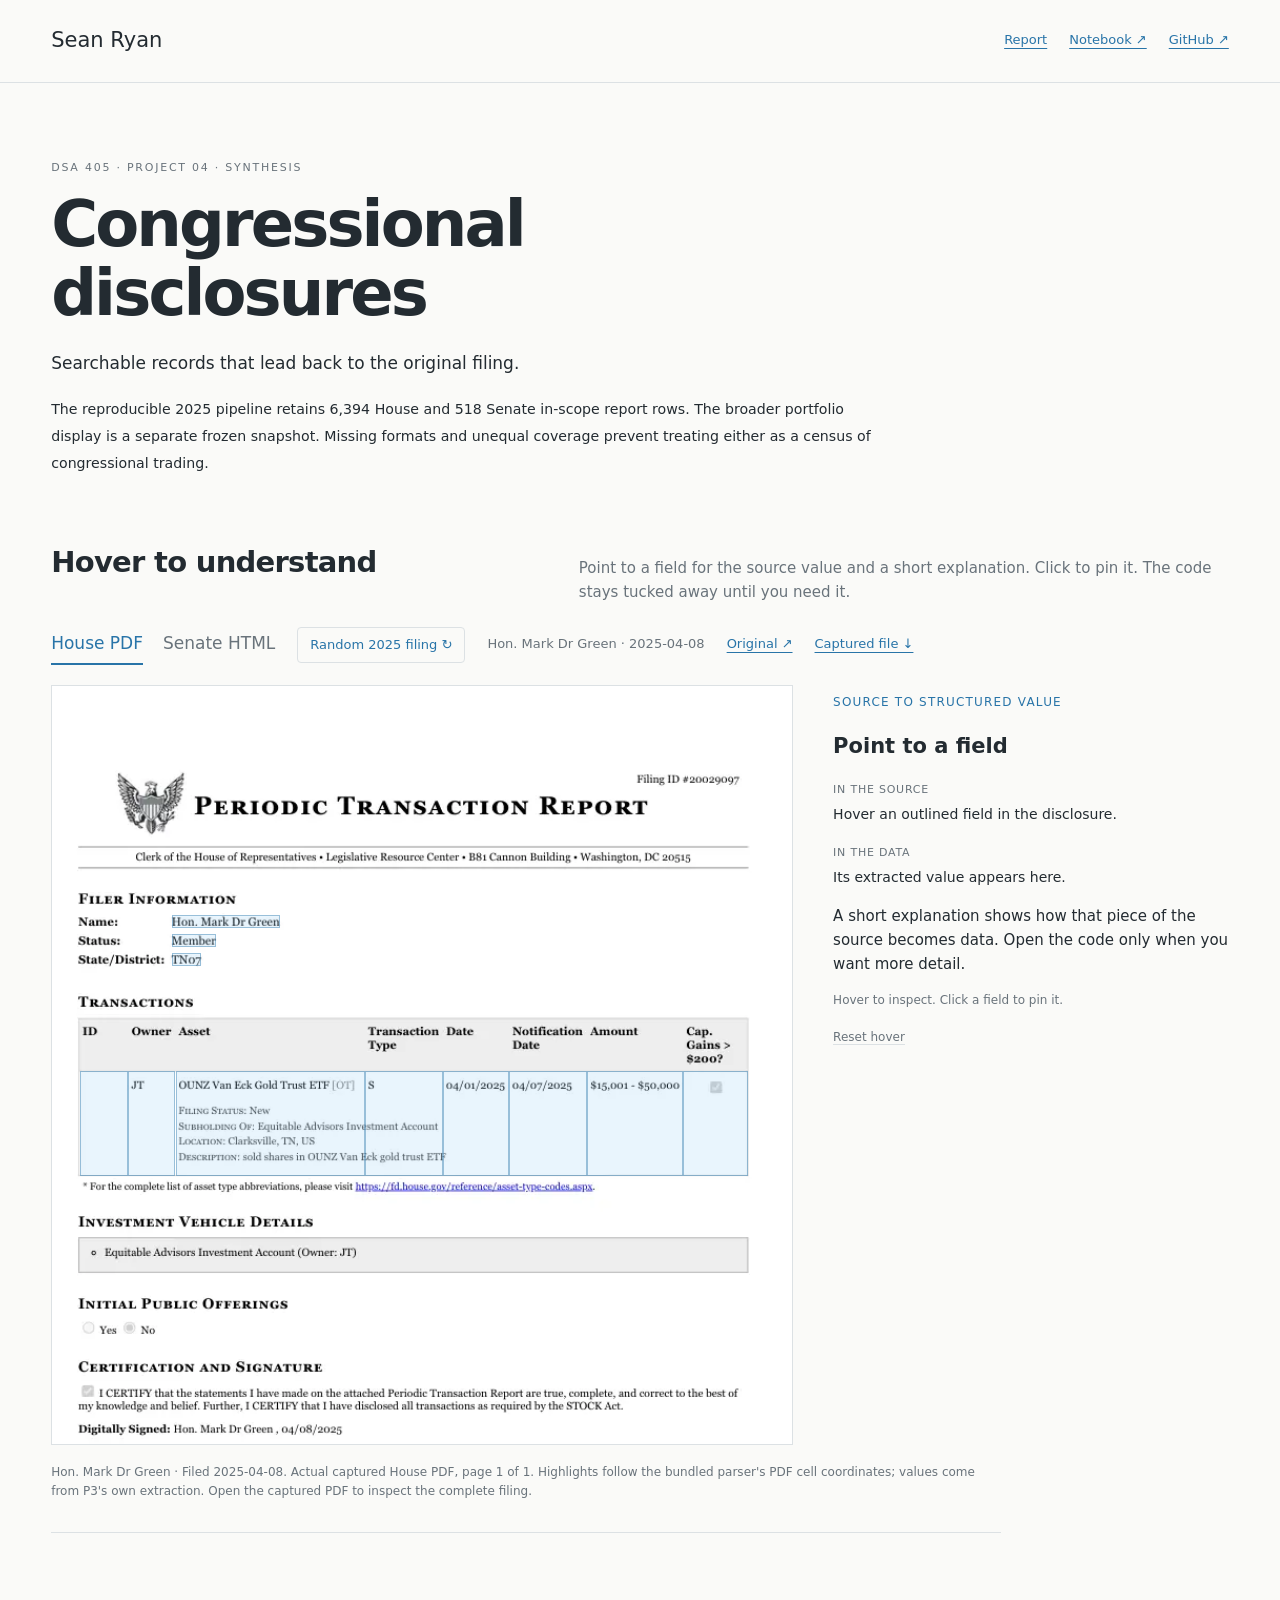
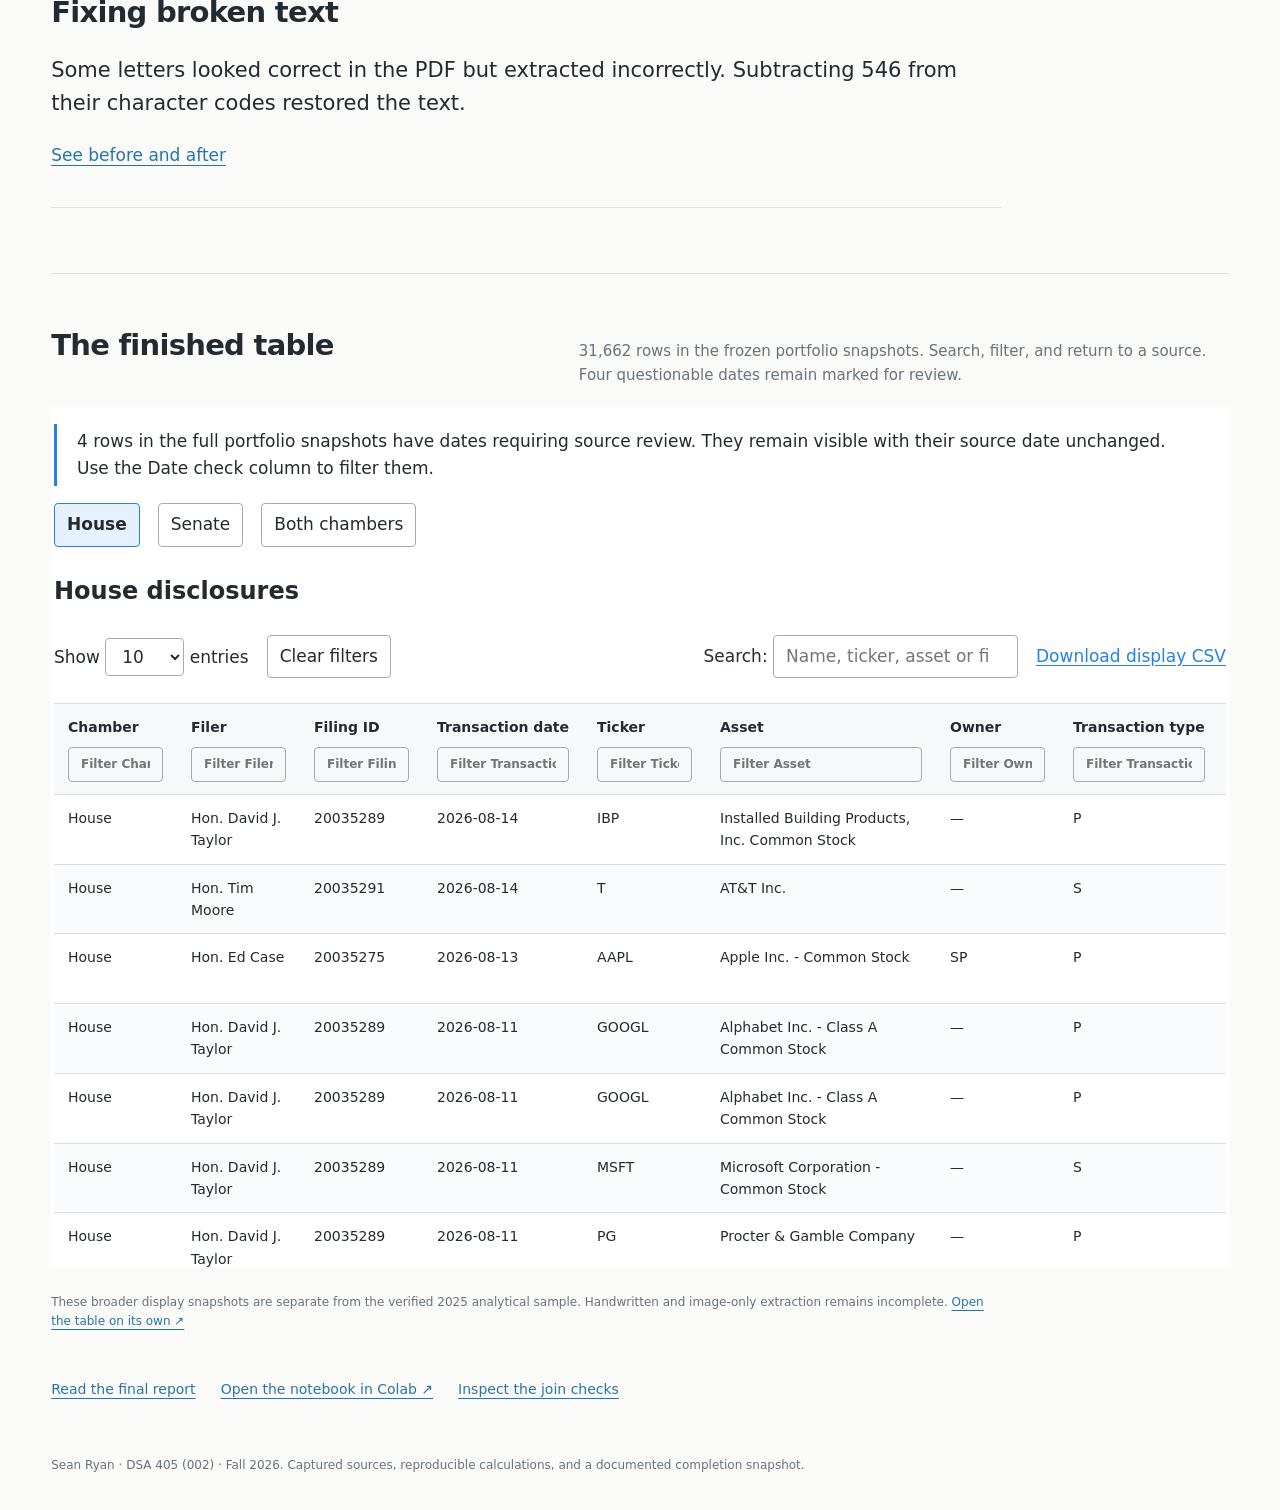
==== commit 88d710bb: "Refresh blue-only highlight styling" ====
--- a/docs/index.html
+++ b/docs/index.html
@@ -1,4 +1,4 @@
-<!doctype html><html lang="en"><head><meta charset="utf-8"><meta name="viewport" content="width=device-width,initial-scale=1"><meta name="description" content="Inspect a disclosure field, understand its extraction, and explore the finished House and Senate table."><title>Congressional disclosures · Sean Ryan · P4</title><link rel="stylesheet" href="assets/p4-minimal.css?v=highlights-control"><script src="data/project.js" defer></script><script src="assets/p4-minimal.js?v=random-2025" defer></script></head><body><header><a href="https://strokeofluck.github.io/sean-data-portfolio/">Sean Ryan</a><nav><a href="P4-report.html">Report</a><a href="https://colab.research.google.com/github/Strokeofluck/congressional-disclosures-p4/blob/main/notebooks/DSA405_002_FA26_P4_sryan3.ipynb">Notebook ↗</a><a href="https://github.com/Strokeofluck/congressional-disclosures-p4">GitHub ↗</a></nav></header><main><section class="intro"><p class="kicker">DSA 405 · Project 04 · Synthesis</p><h1>Congressional disclosures</h1><p>Searchable records that lead back to the original filing.</p><small>The reproducible 2025 pipeline retains 6,394 House and 518 Senate in-scope report rows. The broader portfolio display is a separate frozen snapshot. Missing formats and unequal coverage prevent treating either as a census of congressional trading.</small></section><section id="inspect"><div class="section-head"><h2>Hover to understand</h2><p>Point to a field for the source value and a short explanation. Click to pin it. The code stays tucked away until you need it.</p></div><div class="source-toolbar"><div class="chamber" aria-label="Source chamber"><button data-chamber="House" aria-pressed="true">House PDF</button><button data-chamber="Senate" aria-pressed="false">Senate HTML</button></div><button id="random-filing" type="button">Random 2025 filing ↻</button><span id="filing-label" aria-live="polite"></span><input id="filing" type="hidden"><a id="original" target="_blank" rel="noopener">Original ↗</a><a id="captured" download>Captured file ↓</a></div><div class="inspection"><div id="doc" class="document" aria-label="Captured disclosure with explorable fields"></div><aside class="explain" aria-live="polite"><div id="field-name" class="field-name">Source to structured value</div><h3 id="explain-title">Point to a field</h3><p class="value-label">In the source</p><div id="source-value" class="value"></div><p class="value-label">In the data</p><div id="clean-value" class="value"></div><p id="why" class="why"></p><p id="reading-hint" class="hint"></p><button id="unpin" style="border:0;border-bottom:1px solid var(--line);padding:0;background:none;color:var(--muted);font:12px system-ui;cursor:pointer">Reset hover</button><details id="code-detail" hidden><summary>See the code</summary><p id="code-file" class="code-file"></p><pre id="code-snippet"></pre><a href="inspector.html#sources" style="font-size:12px">Open the full step-by-step inspector ↗</a></details></aside></div><p id="source-caption" class="source-caption"></p></section><section class="finding"><h2>Fixing broken text</h2><p>Some letters looked correct in the PDF but extracted incorrectly. Subtracting 546 from their character codes restored the text.</p><a href="data/unicode_example.json">See before and after</a></section><section id="completion" class="table-section"><div class="section-head"><h2>The finished table</h2><p>31,662 rows in the frozen portfolio snapshots. Search, filter, and return to a source. Four questionable dates remain marked for review.</p></div><iframe src="completion.html?embed=1" title="Searchable House and Senate disclosure table" loading="lazy"></iframe><p class="source-caption">These broader display snapshots are separate from the verified 2025 analytical sample. Handwritten and image-only extraction remains incomplete. <a href="completion.html">Open the table on its own ↗</a></p></section><div class="resources"><a href="P4-report.html">Read the final report</a><a href="https://colab.research.google.com/github/Strokeofluck/congressional-disclosures-p4/blob/main/notebooks/DSA405_002_FA26_P4_sryan3.ipynb">Open the notebook in Colab ↗</a><a href="inspector.html#join">Inspect the join checks</a></div><footer>Sean Ryan · DSA 405 (002) · Fall 2026. Captured sources, reproducible calculations, and a documented completion snapshot.</footer></main><dialog id="report-dialog" aria-labelledby="report-dialog-title"><div class="report-dialog-toolbar"><h2 id="report-dialog-title">P4 written report</h2><div><a id="download-report" href="#" download="Sean_Ryan_P4_Report.md">Download report (.md)</a><a href="P4-report.html" target="_blank" rel="noopener">Open full page ↗</a><button type="button" id="close-report" aria-label="Close report">Close ×</button></div></div><iframe title="P4 written report" data-src="P4-report.html"></iframe></dialog><style>
+<!doctype html><html lang="en"><head><meta charset="utf-8"><meta name="viewport" content="width=device-width,initial-scale=1"><meta name="description" content="Inspect a disclosure field, understand its extraction, and explore the finished House and Senate table."><title>Congressional disclosures · Sean Ryan · P4</title><link rel="stylesheet" href="assets/p4-minimal.css?v=blue-highlights"><script src="data/project.js" defer></script><script src="assets/p4-minimal.js?v=random-2025" defer></script></head><body><header><a href="https://strokeofluck.github.io/sean-data-portfolio/">Sean Ryan</a><nav><a href="P4-report.html">Report</a><a href="https://colab.research.google.com/github/Strokeofluck/congressional-disclosures-p4/blob/main/notebooks/DSA405_002_FA26_P4_sryan3.ipynb">Notebook ↗</a><a href="https://github.com/Strokeofluck/congressional-disclosures-p4">GitHub ↗</a></nav></header><main><section class="intro"><p class="kicker">DSA 405 · Project 04 · Synthesis</p><h1>Congressional disclosures</h1><p>Searchable records that lead back to the original filing.</p><small>The reproducible 2025 pipeline retains 6,394 House and 518 Senate in-scope report rows. The broader portfolio display is a separate frozen snapshot. Missing formats and unequal coverage prevent treating either as a census of congressional trading.</small></section><section id="inspect"><div class="section-head"><h2>Hover to understand</h2><p>Point to a field for the source value and a short explanation. Click to pin it. The code stays tucked away until you need it.</p></div><div class="source-toolbar"><div class="chamber" aria-label="Source chamber"><button data-chamber="House" aria-pressed="true">House PDF</button><button data-chamber="Senate" aria-pressed="false">Senate HTML</button></div><button id="random-filing" type="button">Random 2025 filing ↻</button><span id="filing-label" aria-live="polite"></span><input id="filing" type="hidden"><a id="original" target="_blank" rel="noopener">Original ↗</a><a id="captured" download>Captured file ↓</a></div><div class="inspection"><div id="doc" class="document" aria-label="Captured disclosure with explorable fields"></div><aside class="explain" aria-live="polite"><div id="field-name" class="field-name">Source to structured value</div><h3 id="explain-title">Point to a field</h3><p class="value-label">In the source</p><div id="source-value" class="value"></div><p class="value-label">In the data</p><div id="clean-value" class="value"></div><p id="why" class="why"></p><p id="reading-hint" class="hint"></p><button id="unpin" style="border:0;border-bottom:1px solid var(--line);padding:0;background:none;color:var(--muted);font:12px system-ui;cursor:pointer">Reset hover</button><details id="code-detail" hidden><summary>See the code</summary><p id="code-file" class="code-file"></p><pre id="code-snippet"></pre><a href="inspector.html#sources" style="font-size:12px">Open the full step-by-step inspector ↗</a></details></aside></div><p id="source-caption" class="source-caption"></p></section><section class="finding"><h2>Fixing broken text</h2><p>Some letters looked correct in the PDF but extracted incorrectly. Subtracting 546 from their character codes restored the text.</p><a href="data/unicode_example.json">See before and after</a></section><section id="completion" class="table-section"><div class="section-head"><h2>The finished table</h2><p>31,662 rows in the frozen portfolio snapshots. Search, filter, and return to a source. Four questionable dates remain marked for review.</p></div><iframe src="completion.html?embed=1" title="Searchable House and Senate disclosure table" loading="lazy"></iframe><p class="source-caption">These broader display snapshots are separate from the verified 2025 analytical sample. Handwritten and image-only extraction remains incomplete. <a href="completion.html">Open the table on its own ↗</a></p></section><div class="resources"><a href="P4-report.html">Read the final report</a><a href="https://colab.research.google.com/github/Strokeofluck/congressional-disclosures-p4/blob/main/notebooks/DSA405_002_FA26_P4_sryan3.ipynb">Open the notebook in Colab ↗</a><a href="inspector.html#join">Inspect the join checks</a></div><footer>Sean Ryan · DSA 405 (002) · Fall 2026. Captured sources, reproducible calculations, and a documented completion snapshot.</footer></main><dialog id="report-dialog" aria-labelledby="report-dialog-title"><div class="report-dialog-toolbar"><h2 id="report-dialog-title">P4 written report</h2><div><a id="download-report" href="#" download="Sean_Ryan_P4_Report.md">Download report (.md)</a><a href="P4-report.html" target="_blank" rel="noopener">Open full page ↗</a><button type="button" id="close-report" aria-label="Close report">Close ×</button></div></div><iframe title="P4 written report" data-src="P4-report.html"></iframe></dialog><style>
 #report-dialog{width:min(1180px,calc(100vw - 32px));height:calc(100dvh - 48px);max-width:none;max-height:none;padding:0;border:1px solid #cbd3dc;border-radius:10px;background:#fff;color:#26323d;box-shadow:0 16px 80px #0005}#report-dialog::backdrop{background:#101820b3}.report-dialog-toolbar{padding:14px 20px;border-bottom:1px solid #dce1e6;display:flex;align-items:center;justify-content:space-between;gap:16px;background:#f8f9fa}.report-dialog-toolbar h2{margin:0;font:600 18px/1.4 system-ui}.report-dialog-toolbar>div{display:flex;align-items:center;gap:18px;flex-wrap:wrap}.report-dialog-toolbar a,.report-dialog-toolbar button{font:14px/1.4 system-ui;color:#1264bb}.report-dialog-toolbar button{padding:7px 12px;cursor:pointer;background:#fff;border:1px solid #bac8d7;border-radius:5px}#report-dialog iframe{display:block;border:0;width:100%;height:calc(100% - 78px);background:white}@media(max-width:650px){.report-dialog-toolbar{align-items:flex-start;flex-direction:column;padding:12px}.report-dialog-toolbar>div{gap:12px}#report-dialog iframe{height:calc(100% - 112px)}}
 </style><script>
 (()=>{
--- a/docs/assets/p4-minimal.css
+++ b/docs/assets/p4-minimal.css
@@ -7,7 +7,5 @@
 #random-filing:focus-visible{outline:2px solid var(--accent);outline-offset:3px}
 #filing-label{font-size:13px;color:var(--muted)}
 .hotspot{border:1px solid #2874a86b;background:#61b8f024}
-.hotspot:nth-of-type(3n+2){border-color:#9c6cc078;background:#b987df26}
-.hotspot:nth-of-type(3n){border-color:#d5a12780;background:#f0c84b2b}
 .hotspot:hover,.hotspot:focus,.hotspot.pinned{outline:2px solid #2874a8;background:#59b5f04d;z-index:1}
 .senate-field{background:#d9edfb66;border-radius:2px}
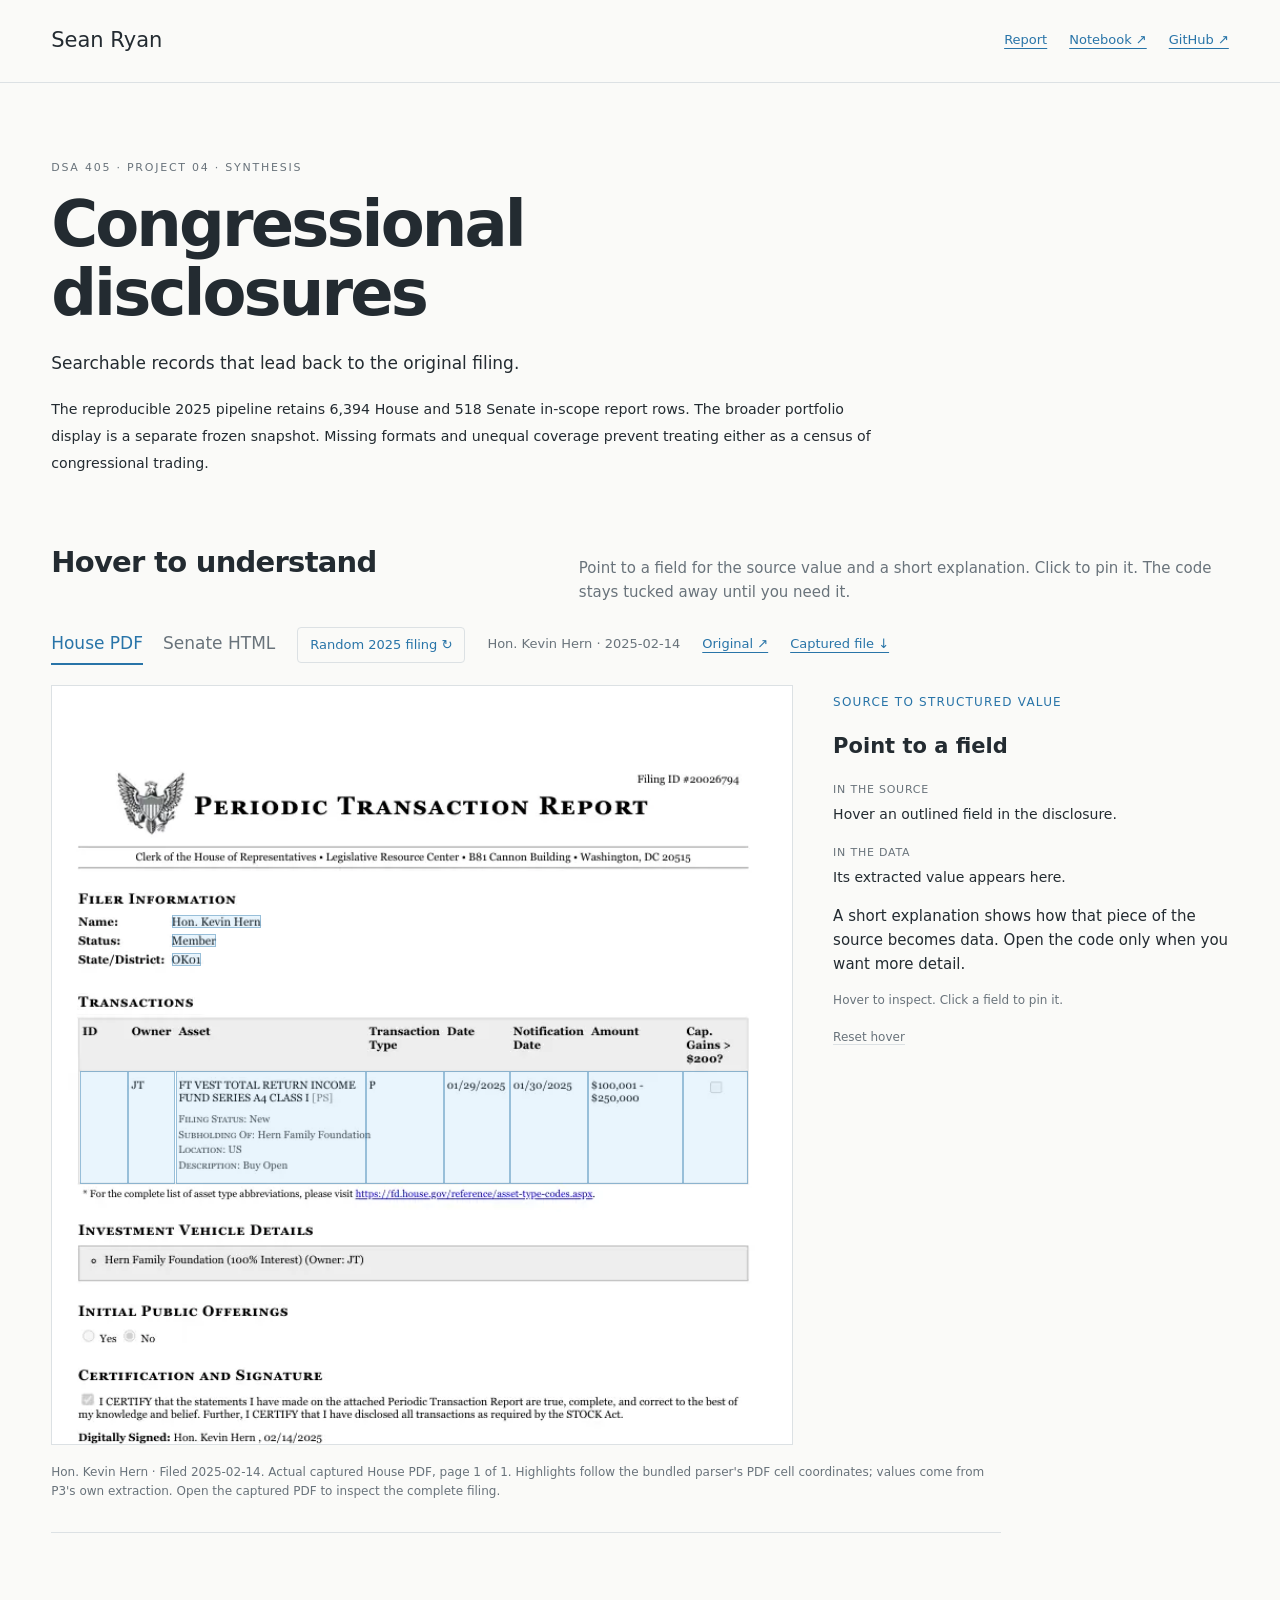
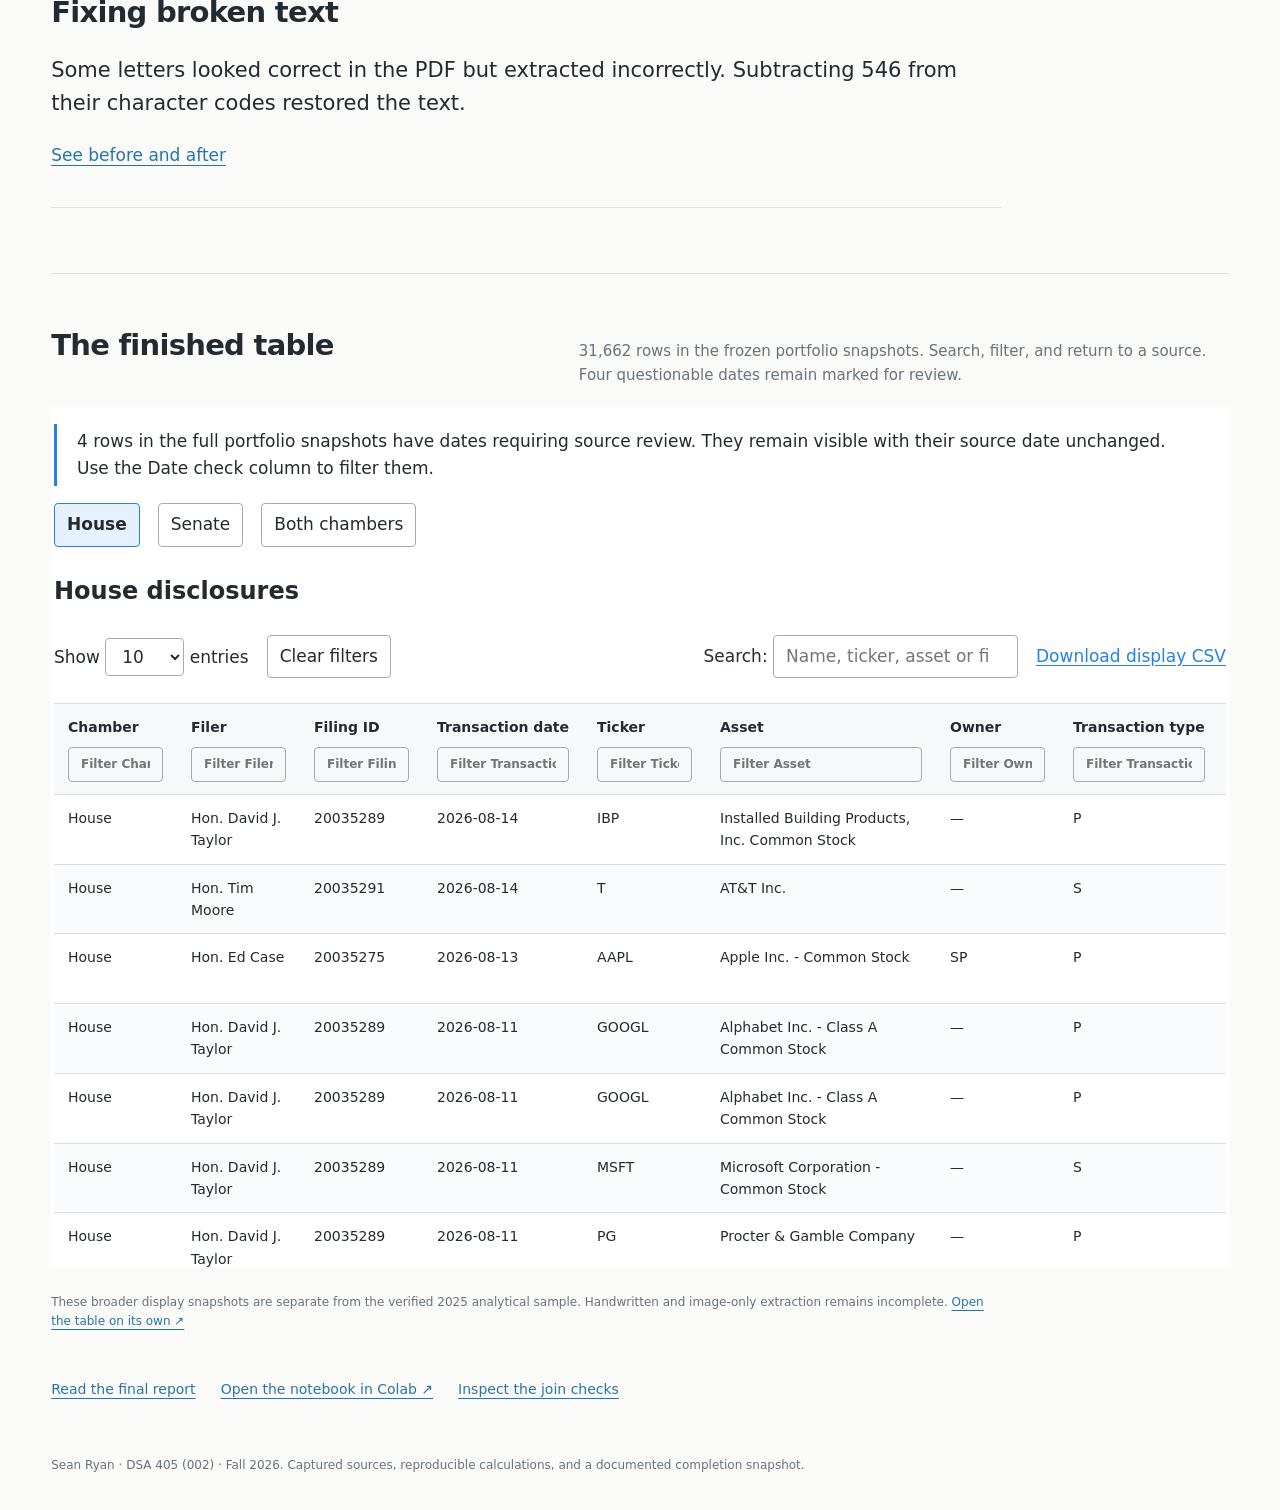
==== commit 1c924398: "Remove requested source-provenance passage from report" ====
--- a/docs/index.html
+++ b/docs/index.html
@@ -3,7 +3,7 @@
 </style><script>
 (()=>{
 const dialog=document.getElementById('report-dialog'),frame=dialog.querySelector('iframe'),download=document.getElementById('download-report');
-const report="# From congressional disclosures to searchable records\n**Sean Ryan | sryan3 | DSA 405 (002) | P4: Project Synthesis**\n\n## 1. Data motivation\nHow can public disclosures reveal shared stock purchases? I chose this project to make congressional financial records traceable, searchable, and usable for reporting. Working with the actual forms showed that reliable extraction and cleaning had to come first. P4 brings that work together as searchable records linked to their original filings.\n\n## 2. Sources, provenance and terms\nI used 515 official U.S. House Clerk PTR PDFs downloaded in the P2 archive and 583 U.S. Senate eFD HTML reports archived by the prior scraper. The Senate index also lists 97 deferred paper reports. These are unequal collection snapshots, not a census. Filing IDs, original URLs, collection details and checksums are preserved in [PROVENANCE.md](https://github.com/Strokeofluck/congressional-disclosures-p4/blob/main/PROVENANCE.md). No blanket reuse license is assumed; Senate access terms restrict several uses, including commercial use except news/media dissemination. This project uses archived records for coursework.\n\n## 3. Data dictionary and metadata\nOne analytical row is a retained report item, identified by chamber, filing and item number. Columns include filer, owner, transaction date, asset, ticker, transaction type, amount bounds and source URL. Amounts remain ranges; missing values remain unknown. The [final dictionary](https://github.com/Strokeofluck/congressional-disclosures-p4/blob/main/DATA_DICTIONARY.md) documents every output column and missingness. Broader portfolio exports are labeled separately from the 2025 analysis.\n\n## 4. Data cleaning steps narrative\nHouse members entered information differently, so a regex could not reliably tell where each field ended across all the reports. I used PyMuPDF to divide the PDF into rectangular cells and read each box separately, instead of using one large regex for the whole page. Table boundaries define the boxes; shading is an extra check. Small patterns clean individual fields. Senate HTML is read with Beautiful Soup after checking the table headers.\n\nSome PDF text looked right on the page but came out as broken letters. In Greene PTR 20030924, some letters in “Filing Status: New” had character codes 546 too high. Subtracting 546 within the affected range restores the label. The parser can then save `New` in its own `filing_status` column, keeping it out of the `asset` and `ticker` columns. ABBV itself was already correct. Dates, tickers, and amount brackets are standardized, and exclusions and source-review decisions stay recorded.\n\n## 5. Integration and verification\nI harmonized both schemas and appended report items with chamber and source identities. For P3’s separate comparison, I summarized each chamber by ticker and month, then used a one-to-one outer join; unmatched values stay missing. I checked that no records were lost or multiplied, each summary had one row per ticker and month, keys were not missing or duplicated, dates stayed in 2025, and counts were positive whole numbers. The join preserved the counts from both chambers. All 1,105 raw-file checksums and 12 tests passed.\n\n## 6. Findings\nThe reproducible 2025 sample retains **6,394 House and 518 Senate report rows**. The practical result is a searchable table with links back to filings. A separate, broader portfolio snapshot contains **31,662 rows**; four questionable dates remain flagged for source review. These counts describe captured records, not unique trades or relative trading volume across chambers.\n\nThe presentation also shows how structured records can support social network analysis. A separate frozen House-only purchase extract links filers to stocks they reported buying; AMZN connects 19 filers. That graph does not use the P3 House–Senate ticker-month join or the broader portfolio snapshot. Shared purchases show overlap without establishing coordination. Its separate methods and calculations are available in the [SNA project](https://github.com/Strokeofluck/congressional-stock-network-sna/blob/main/METHODS.md).\n\n## 7. What is missing\nHandwritten financial disclosure records were excluded because manually transcribing and cleaning them would have taken too much time for the scope of this project. Scanned or image-only House records also remain unresolved, and 97 Senate paper reports were deferred. These gaps can underrepresent filers who use those formats. Excluded assets and unresolved tickers narrow the analytical population. Unequal capture windows prevent direct chamber-volume comparisons. Amendments, household ownership and amount ranges prevent exact personal-spending totals. The data cannot establish whether someone used privileged information.\n\n## 8. AI use log and reflection\nChatGPT assisted with code, explanations, checks and drafting. I inspected source examples and challenged misleading output. AI overemphasized a shared-key statistic unrelated to the House-only network; I questioned it and removed it from the presentation. I learned to check AI suggestions against the original reports and change methods when regex did not work reliably.\n\n## 9. Reproducibility\n[Open in Colab](https://colab.research.google.com/github/Strokeofluck/congressional-disclosures-p4/blob/main/notebooks/DSA405_002_FA26_P4_sryan3.ipynb). Choose Runtime → Run all in Colab. Setup downloads the project and installs dependencies. Private repository access requires a GitHub token through Colab Secrets or a private prompt. Bundled inputs reproduce the 2025 analysis; broader portfolio CSVs are frozen exports.\n";
+const report="# From congressional disclosures to searchable records\n**Sean Ryan | sryan3 | DSA 405 (002) | P4: Project Synthesis**\n\n## 1. Data motivation\nHow can public disclosures reveal shared stock purchases? I chose this project to make congressional financial records traceable, searchable, and usable for reporting. Working with the actual forms showed that reliable extraction and cleaning had to come first. P4 brings that work together as searchable records linked to their original filings.\n\n## 2. Sources, provenance and terms\nI used 515 official U.S. House Clerk PTR PDFs downloaded in the P2 archive and 583 U.S. Senate eFD HTML reports archived by the prior scraper. The Senate index also lists 97 deferred paper reports. This project uses archived records for coursework.\n\n## 3. Data dictionary and metadata\nOne analytical row is a retained report item, identified by chamber, filing and item number. Columns include filer, owner, transaction date, asset, ticker, transaction type, amount bounds and source URL. Amounts remain ranges; missing values remain unknown. The [final dictionary](https://github.com/Strokeofluck/congressional-disclosures-p4/blob/main/DATA_DICTIONARY.md) documents every output column and missingness. Broader portfolio exports are labeled separately from the 2025 analysis.\n\n## 4. Data cleaning steps narrative\nHouse members entered information differently, so a regex could not reliably tell where each field ended across all the reports. I used PyMuPDF to divide the PDF into rectangular cells and read each box separately, instead of using one large regex for the whole page. Table boundaries define the boxes; shading is an extra check. Small patterns clean individual fields. Senate HTML is read with Beautiful Soup after checking the table headers.\n\nSome PDF text looked right on the page but came out as broken letters. In Greene PTR 20030924, some letters in “Filing Status: New” had character codes 546 too high. Subtracting 546 within the affected range restores the label. The parser can then save `New` in its own `filing_status` column, keeping it out of the `asset` and `ticker` columns. ABBV itself was already correct. Dates, tickers, and amount brackets are standardized, and exclusions and source-review decisions stay recorded.\n\n## 5. Integration and verification\nI harmonized both schemas and appended report items with chamber and source identities. For P3’s separate comparison, I summarized each chamber by ticker and month, then used a one-to-one outer join; unmatched values stay missing. I checked that no records were lost or multiplied, each summary had one row per ticker and month, keys were not missing or duplicated, dates stayed in 2025, and counts were positive whole numbers. The join preserved the counts from both chambers. All 1,105 raw-file checksums and 12 tests passed.\n\n## 6. Findings\nThe reproducible 2025 sample retains **6,394 House and 518 Senate report rows**. The practical result is a searchable table with links back to filings. A separate, broader portfolio snapshot contains **31,662 rows**; four questionable dates remain flagged for source review. These counts describe captured records, not unique trades or relative trading volume across chambers.\n\nThe presentation also shows how structured records can support social network analysis. A separate frozen House-only purchase extract links filers to stocks they reported buying; AMZN connects 19 filers. That graph does not use the P3 House–Senate ticker-month join or the broader portfolio snapshot. Shared purchases show overlap without establishing coordination. Its separate methods and calculations are available in the [SNA project](https://github.com/Strokeofluck/congressional-stock-network-sna/blob/main/METHODS.md).\n\n## 7. What is missing\nHandwritten financial disclosure records were excluded because manually transcribing and cleaning them would have taken too much time for the scope of this project. Scanned or image-only House records also remain unresolved, and 97 Senate paper reports were deferred. These gaps can underrepresent filers who use those formats. Excluded assets and unresolved tickers narrow the analytical population. Unequal capture windows prevent direct chamber-volume comparisons. Amendments, household ownership and amount ranges prevent exact personal-spending totals. The data cannot establish whether someone used privileged information.\n\n## 8. AI use log and reflection\nChatGPT assisted with code, explanations, checks and drafting. I inspected source examples and challenged misleading output. AI overemphasized a shared-key statistic unrelated to the House-only network; I questioned it and removed it from the presentation. I learned to check AI suggestions against the original reports and change methods when regex did not work reliably.\n\n## 9. Reproducibility\n[Open in Colab](https://colab.research.google.com/github/Strokeofluck/congressional-disclosures-p4/blob/main/notebooks/DSA405_002_FA26_P4_sryan3.ipynb). Choose Runtime → Run all in Colab. Setup downloads the project and installs dependencies. Private repository access requires a GitHub token through Colab Secrets or a private prompt. Bundled inputs reproduce the 2025 analysis; broader portfolio CSVs are frozen exports.\n";
 download.href=URL.createObjectURL(new Blob([report],{type:'text/markdown;charset=utf-8'}));
 document.querySelectorAll('a[href="P4-report.html"]').forEach(link=>{if(dialog.contains(link))return;link.setAttribute('aria-haspopup','dialog');link.addEventListener('click',event=>{if(event.ctrlKey||event.metaKey||event.shiftKey||event.altKey)return;event.preventDefault();if(!frame.src)frame.src=frame.dataset.src;dialog.showModal();});});
 document.getElementById('close-report').onclick=()=>dialog.close();
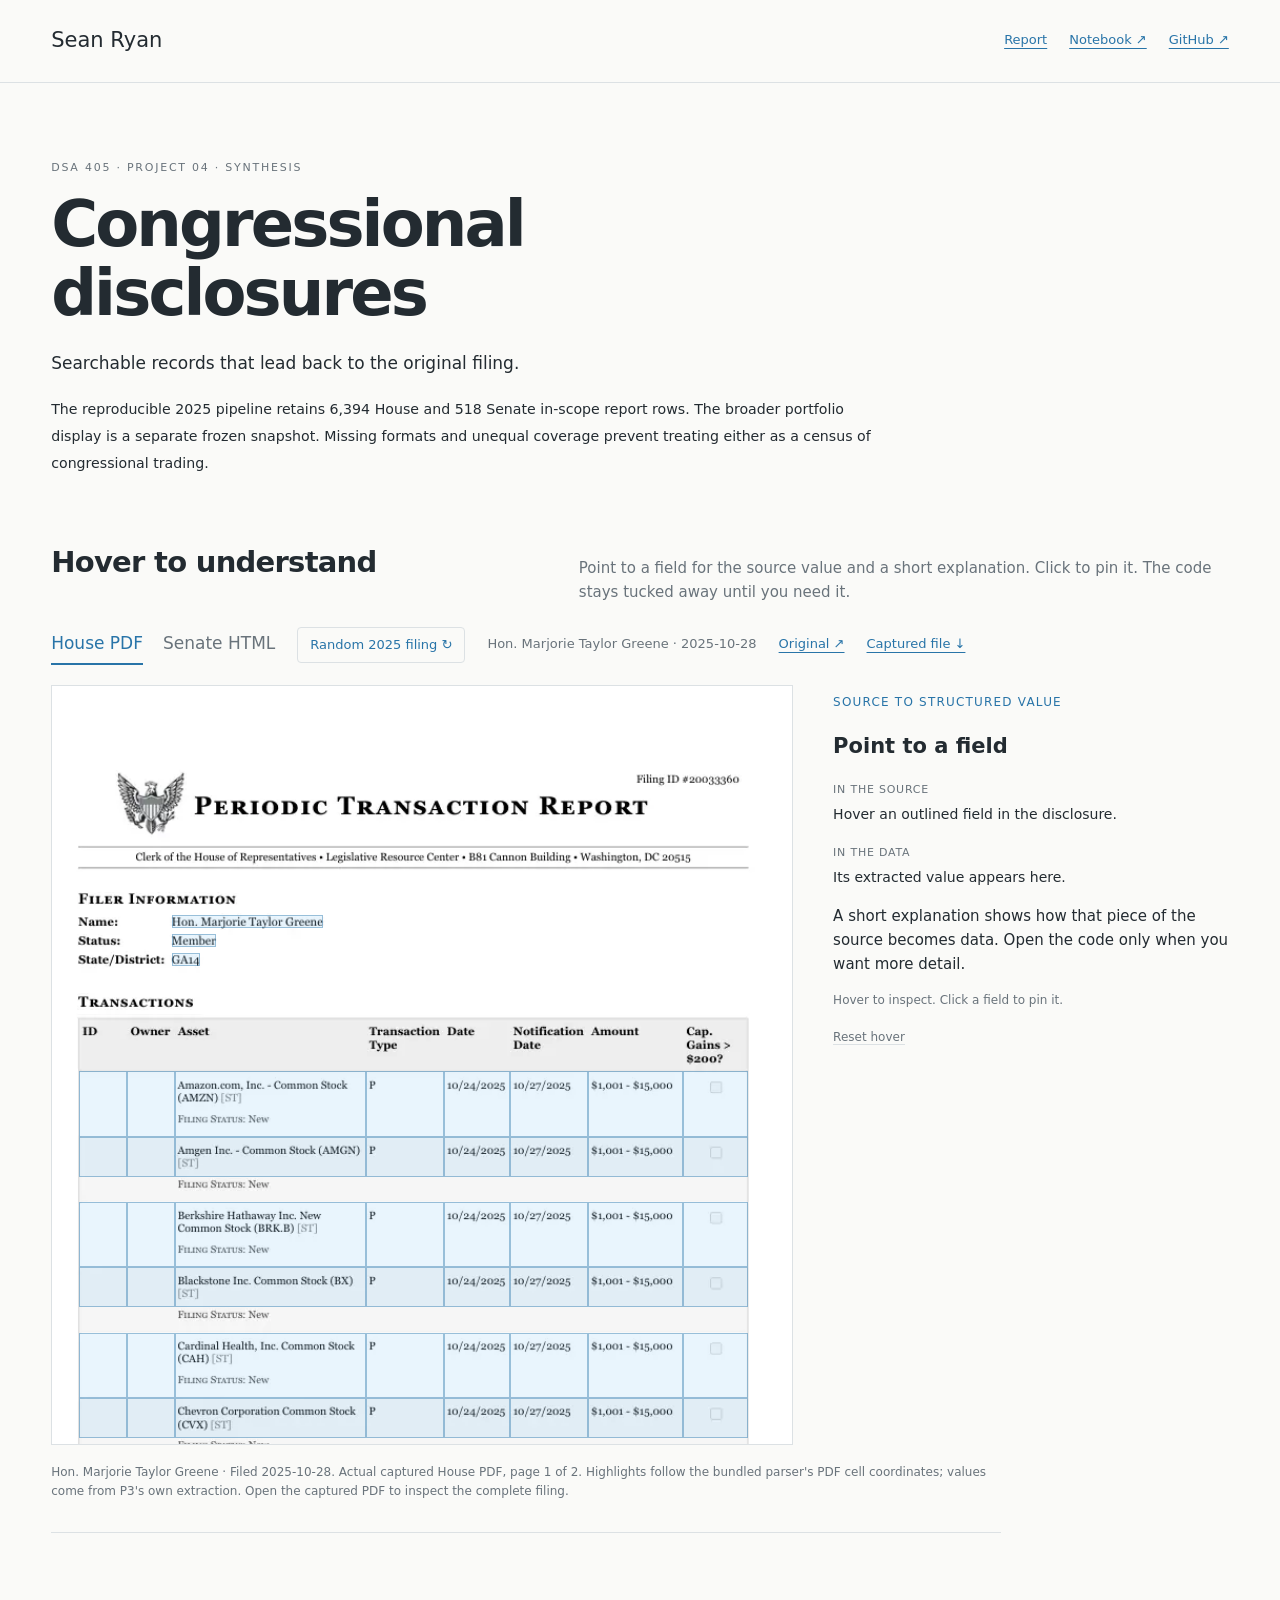
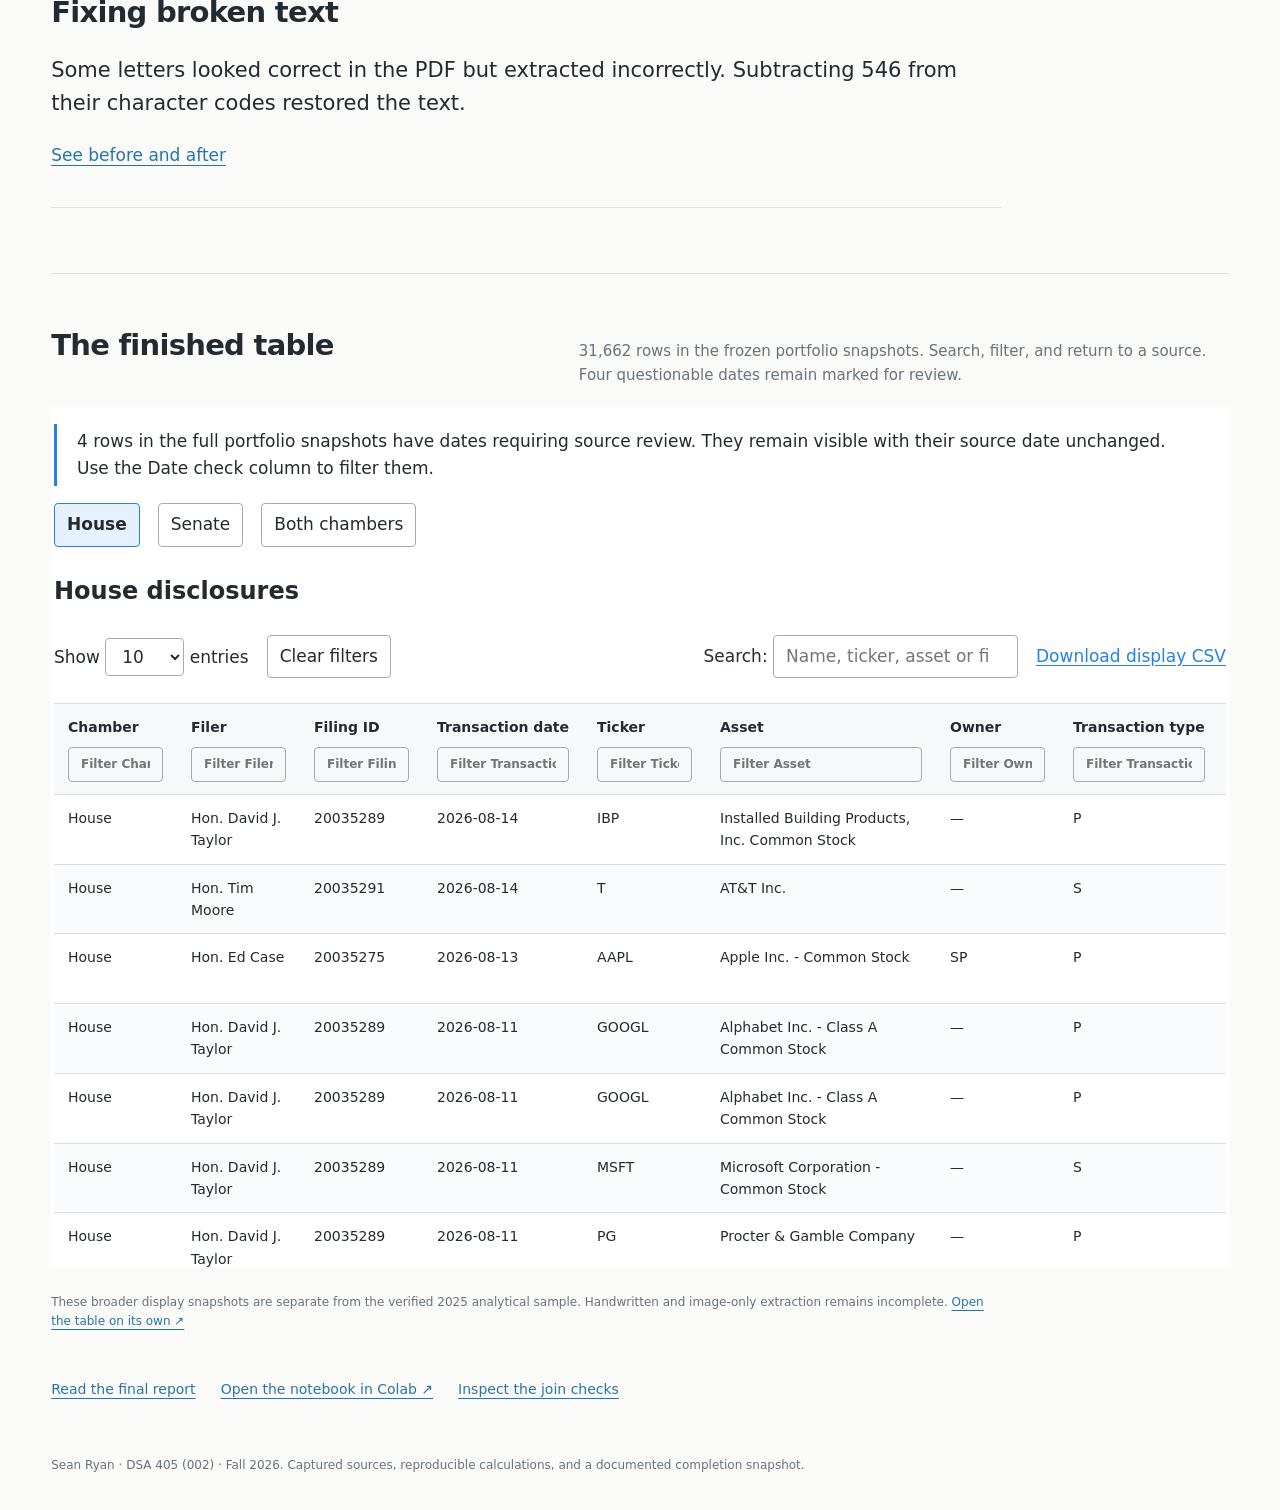
==== commit 58f996dc: "Remove unnecessary ABBV sentence from report" ====
--- a/docs/index.html
+++ b/docs/index.html
@@ -3,7 +3,7 @@
 </style><script>
 (()=>{
 const dialog=document.getElementById('report-dialog'),frame=dialog.querySelector('iframe'),download=document.getElementById('download-report');
-const report="# From congressional disclosures to searchable records\n**Sean Ryan | sryan3 | DSA 405 (002) | P4: Project Synthesis**\n\n## 1. Data motivation\nHow can public disclosures reveal shared stock purchases? I chose this project to make congressional financial records traceable, searchable, and usable for reporting. Working with the actual forms showed that reliable extraction and cleaning had to come first. P4 brings that work together as searchable records linked to their original filings.\n\n## 2. Sources, provenance and terms\nI used 515 official U.S. House Clerk PTR PDFs downloaded in the P2 archive and 583 U.S. Senate eFD HTML reports archived by the prior scraper. The Senate index also lists 97 deferred paper reports. This project uses archived records for coursework.\n\n## 3. Data dictionary and metadata\nOne analytical row is a retained report item, identified by chamber, filing and item number. Columns include filer, owner, transaction date, asset, ticker, transaction type, amount bounds and source URL. Amounts remain ranges; missing values remain unknown. The [final dictionary](https://github.com/Strokeofluck/congressional-disclosures-p4/blob/main/DATA_DICTIONARY.md) documents every output column and missingness. Broader portfolio exports are labeled separately from the 2025 analysis.\n\n## 4. Data cleaning steps narrative\nHouse members entered information differently, so a regex could not reliably tell where each field ended across all the reports. I used PyMuPDF to divide the PDF into rectangular cells and read each box separately, instead of using one large regex for the whole page. Table boundaries define the boxes; shading is an extra check. Small patterns clean individual fields. Senate HTML is read with Beautiful Soup after checking the table headers.\n\nSome PDF text looked right on the page but came out as broken letters. In Greene PTR 20030924, some letters in “Filing Status: New” had character codes 546 too high. Subtracting 546 within the affected range restores the label. The parser can then save `New` in its own `filing_status` column, keeping it out of the `asset` and `ticker` columns. ABBV itself was already correct. Dates, tickers, and amount brackets are standardized, and exclusions and source-review decisions stay recorded.\n\n## 5. Integration and verification\nI harmonized both schemas and appended report items with chamber and source identities. For P3’s separate comparison, I summarized each chamber by ticker and month, then used a one-to-one outer join; unmatched values stay missing. I checked that no records were lost or multiplied, each summary had one row per ticker and month, keys were not missing or duplicated, dates stayed in 2025, and counts were positive whole numbers. The join preserved the counts from both chambers. All 1,105 raw-file checksums and 12 tests passed.\n\n## 6. Findings\nThe reproducible 2025 sample retains **6,394 House and 518 Senate report rows**. The practical result is a searchable table with links back to filings. A separate, broader portfolio snapshot contains **31,662 rows**; four questionable dates remain flagged for source review. These counts describe captured records, not unique trades or relative trading volume across chambers.\n\nThe presentation also shows how structured records can support social network analysis. A separate frozen House-only purchase extract links filers to stocks they reported buying; AMZN connects 19 filers. That graph does not use the P3 House–Senate ticker-month join or the broader portfolio snapshot. Shared purchases show overlap without establishing coordination. Its separate methods and calculations are available in the [SNA project](https://github.com/Strokeofluck/congressional-stock-network-sna/blob/main/METHODS.md).\n\n## 7. What is missing\nHandwritten financial disclosure records were excluded because manually transcribing and cleaning them would have taken too much time for the scope of this project. Scanned or image-only House records also remain unresolved, and 97 Senate paper reports were deferred. These gaps can underrepresent filers who use those formats. Excluded assets and unresolved tickers narrow the analytical population. Unequal capture windows prevent direct chamber-volume comparisons. Amendments, household ownership and amount ranges prevent exact personal-spending totals. The data cannot establish whether someone used privileged information.\n\n## 8. AI use log and reflection\nChatGPT assisted with code, explanations, checks and drafting. I inspected source examples and challenged misleading output. AI overemphasized a shared-key statistic unrelated to the House-only network; I questioned it and removed it from the presentation. I learned to check AI suggestions against the original reports and change methods when regex did not work reliably.\n\n## 9. Reproducibility\n[Open in Colab](https://colab.research.google.com/github/Strokeofluck/congressional-disclosures-p4/blob/main/notebooks/DSA405_002_FA26_P4_sryan3.ipynb). Choose Runtime → Run all in Colab. Setup downloads the project and installs dependencies. Private repository access requires a GitHub token through Colab Secrets or a private prompt. Bundled inputs reproduce the 2025 analysis; broader portfolio CSVs are frozen exports.\n";
+const report="# From congressional disclosures to searchable records\n**Sean Ryan | sryan3 | DSA 405 (002) | P4: Project Synthesis**\n\n## 1. Data motivation\nHow can public disclosures reveal shared stock purchases? I chose this project to make congressional financial records traceable, searchable, and usable for reporting. Working with the actual forms showed that reliable extraction and cleaning had to come first. P4 brings that work together as searchable records linked to their original filings.\n\n## 2. Sources, provenance and terms\nI used 515 official U.S. House Clerk PTR PDFs downloaded in the P2 archive and 583 U.S. Senate eFD HTML reports archived by the prior scraper. The Senate index also lists 97 deferred paper reports. This project uses archived records for coursework.\n\n## 3. Data dictionary and metadata\nOne analytical row is a retained report item, identified by chamber, filing and item number. Columns include filer, owner, transaction date, asset, ticker, transaction type, amount bounds and source URL. Amounts remain ranges; missing values remain unknown. The [final dictionary](https://github.com/Strokeofluck/congressional-disclosures-p4/blob/main/DATA_DICTIONARY.md) documents every output column and missingness. Broader portfolio exports are labeled separately from the 2025 analysis.\n\n## 4. Data cleaning steps narrative\nHouse members entered information differently, so a regex could not reliably tell where each field ended across all the reports. I used PyMuPDF to divide the PDF into rectangular cells and read each box separately, instead of using one large regex for the whole page. Table boundaries define the boxes; shading is an extra check. Small patterns clean individual fields. Senate HTML is read with Beautiful Soup after checking the table headers.\n\nSome PDF text looked right on the page but came out as broken letters. In Greene PTR 20030924, some letters in “Filing Status: New” had character codes 546 too high. Subtracting 546 within the affected range restores the label. The parser can then save `New` in its own `filing_status` column, keeping it out of the `asset` and `ticker` columns. Dates, tickers, and amount brackets are standardized, and exclusions and source-review decisions stay recorded.\n\n## 5. Integration and verification\nI harmonized both schemas and appended report items with chamber and source identities. For P3’s separate comparison, I summarized each chamber by ticker and month, then used a one-to-one outer join; unmatched values stay missing. I checked that no records were lost or multiplied, each summary had one row per ticker and month, keys were not missing or duplicated, dates stayed in 2025, and counts were positive whole numbers. The join preserved the counts from both chambers. All 1,105 raw-file checksums and 12 tests passed.\n\n## 6. Findings\nThe reproducible 2025 sample retains **6,394 House and 518 Senate report rows**. The practical result is a searchable table with links back to filings. A separate, broader portfolio snapshot contains **31,662 rows**; four questionable dates remain flagged for source review. These counts describe captured records, not unique trades or relative trading volume across chambers.\n\nThe presentation also shows how structured records can support social network analysis. A separate frozen House-only purchase extract links filers to stocks they reported buying; AMZN connects 19 filers. That graph does not use the P3 House–Senate ticker-month join or the broader portfolio snapshot. Shared purchases show overlap without establishing coordination. Its separate methods and calculations are available in the [SNA project](https://github.com/Strokeofluck/congressional-stock-network-sna/blob/main/METHODS.md).\n\n## 7. What is missing\nHandwritten financial disclosure records were excluded because manually transcribing and cleaning them would have taken too much time for the scope of this project. Scanned or image-only House records also remain unresolved, and 97 Senate paper reports were deferred. These gaps can underrepresent filers who use those formats. Excluded assets and unresolved tickers narrow the analytical population. Unequal capture windows prevent direct chamber-volume comparisons. Amendments, household ownership and amount ranges prevent exact personal-spending totals. The data cannot establish whether someone used privileged information.\n\n## 8. AI use log and reflection\nChatGPT assisted with code, explanations, checks and drafting. I inspected source examples and challenged misleading output. AI overemphasized a shared-key statistic unrelated to the House-only network; I questioned it and removed it from the presentation. I learned to check AI suggestions against the original reports and change methods when regex did not work reliably.\n\n## 9. Reproducibility\n[Open in Colab](https://colab.research.google.com/github/Strokeofluck/congressional-disclosures-p4/blob/main/notebooks/DSA405_002_FA26_P4_sryan3.ipynb). Choose Runtime → Run all in Colab. Setup downloads the project and installs dependencies. Private repository access requires a GitHub token through Colab Secrets or a private prompt. Bundled inputs reproduce the 2025 analysis; broader portfolio CSVs are frozen exports.\n";
 download.href=URL.createObjectURL(new Blob([report],{type:'text/markdown;charset=utf-8'}));
 document.querySelectorAll('a[href="P4-report.html"]').forEach(link=>{if(dialog.contains(link))return;link.setAttribute('aria-haspopup','dialog');link.addEventListener('click',event=>{if(event.ctrlKey||event.metaKey||event.shiftKey||event.altKey)return;event.preventDefault();if(!frame.src)frame.src=frame.dataset.src;dialog.showModal();});});
 document.getElementById('close-report').onclick=()=>dialog.close();
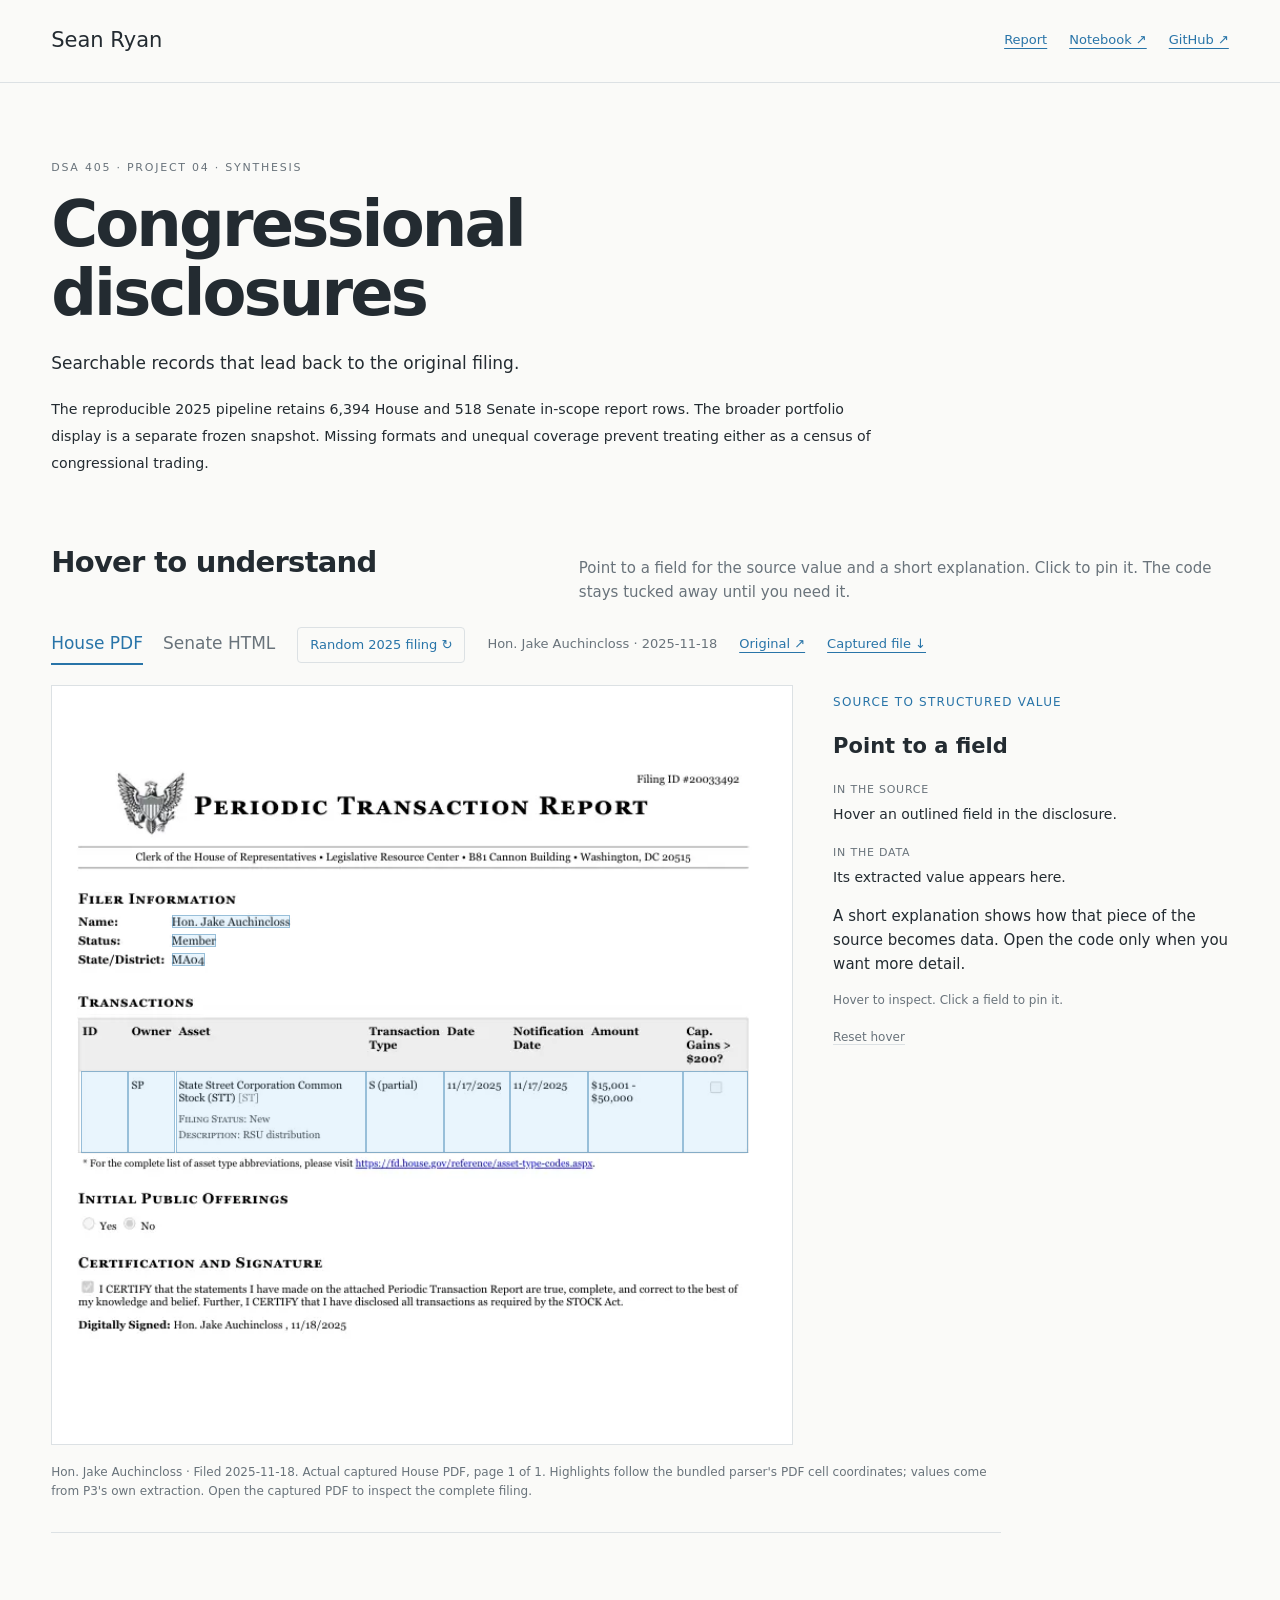
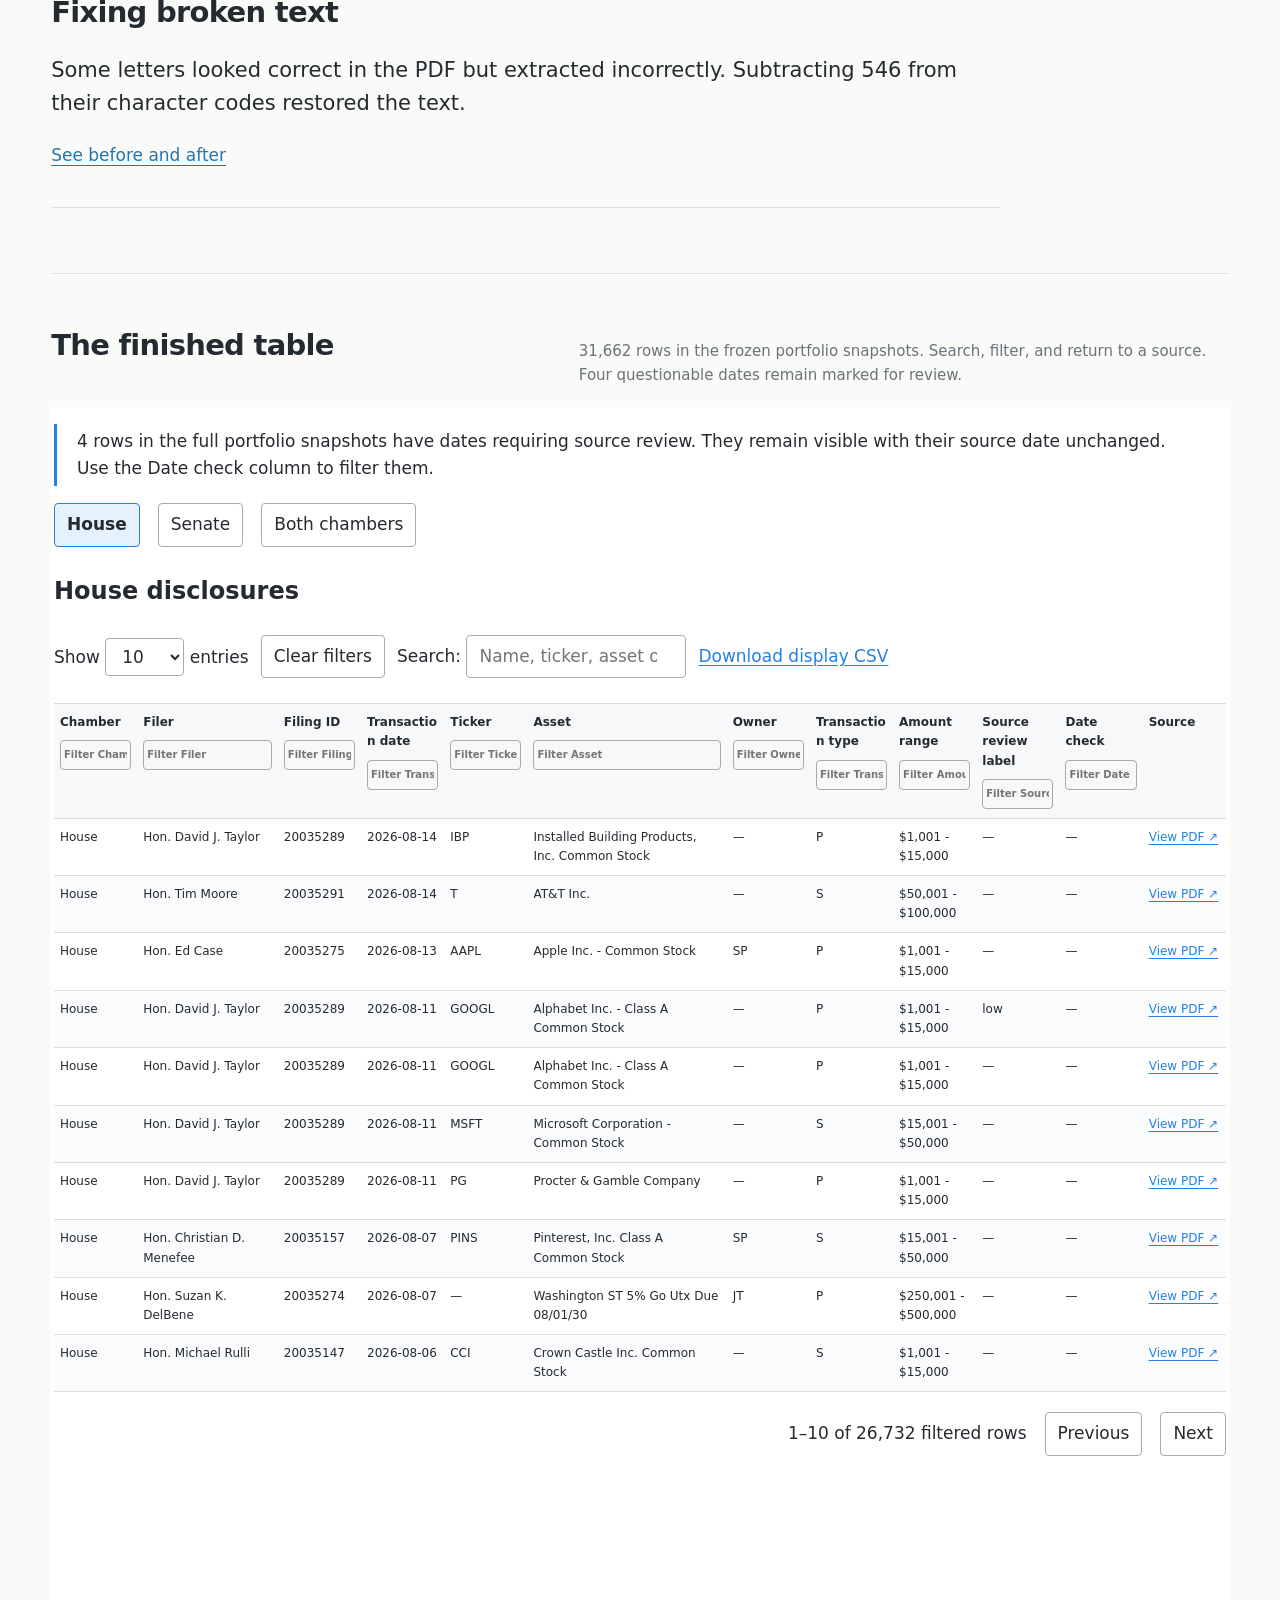
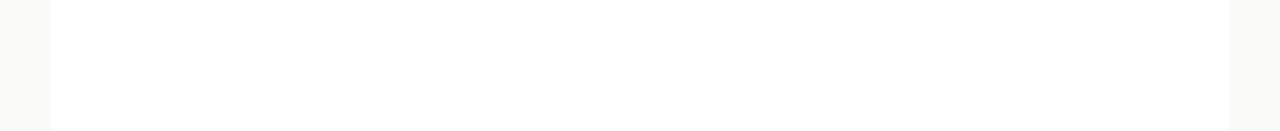
==== commit 28e503cf: "Expand table embed to show every displayed row" ====
--- a/docs/index.html
+++ b/docs/index.html
@@ -1,4 +1,4 @@
-<!doctype html><html lang="en"><head><meta charset="utf-8"><meta name="viewport" content="width=device-width,initial-scale=1"><meta name="description" content="Inspect a disclosure field, understand its extraction, and explore the finished House and Senate table."><title>Congressional disclosures · Sean Ryan · P4</title><link rel="stylesheet" href="assets/p4-minimal.css?v=blue-highlights"><script src="data/project.js" defer></script><script src="assets/p4-minimal.js?v=random-2025" defer></script></head><body><header><a href="https://strokeofluck.github.io/sean-data-portfolio/">Sean Ryan</a><nav><a href="P4-report.html">Report</a><a href="https://colab.research.google.com/github/Strokeofluck/congressional-disclosures-p4/blob/main/notebooks/DSA405_002_FA26_P4_sryan3.ipynb">Notebook ↗</a><a href="https://github.com/Strokeofluck/congressional-disclosures-p4">GitHub ↗</a></nav></header><main><section class="intro"><p class="kicker">DSA 405 · Project 04 · Synthesis</p><h1>Congressional disclosures</h1><p>Searchable records that lead back to the original filing.</p><small>The reproducible 2025 pipeline retains 6,394 House and 518 Senate in-scope report rows. The broader portfolio display is a separate frozen snapshot. Missing formats and unequal coverage prevent treating either as a census of congressional trading.</small></section><section id="inspect"><div class="section-head"><h2>Hover to understand</h2><p>Point to a field for the source value and a short explanation. Click to pin it. The code stays tucked away until you need it.</p></div><div class="source-toolbar"><div class="chamber" aria-label="Source chamber"><button data-chamber="House" aria-pressed="true">House PDF</button><button data-chamber="Senate" aria-pressed="false">Senate HTML</button></div><button id="random-filing" type="button">Random 2025 filing ↻</button><span id="filing-label" aria-live="polite"></span><input id="filing" type="hidden"><a id="original" target="_blank" rel="noopener">Original ↗</a><a id="captured" download>Captured file ↓</a></div><div class="inspection"><div id="doc" class="document" aria-label="Captured disclosure with explorable fields"></div><aside class="explain" aria-live="polite"><div id="field-name" class="field-name">Source to structured value</div><h3 id="explain-title">Point to a field</h3><p class="value-label">In the source</p><div id="source-value" class="value"></div><p class="value-label">In the data</p><div id="clean-value" class="value"></div><p id="why" class="why"></p><p id="reading-hint" class="hint"></p><button id="unpin" style="border:0;border-bottom:1px solid var(--line);padding:0;background:none;color:var(--muted);font:12px system-ui;cursor:pointer">Reset hover</button><details id="code-detail" hidden><summary>See the code</summary><p id="code-file" class="code-file"></p><pre id="code-snippet"></pre><a href="inspector.html#sources" style="font-size:12px">Open the full step-by-step inspector ↗</a></details></aside></div><p id="source-caption" class="source-caption"></p></section><section class="finding"><h2>Fixing broken text</h2><p>Some letters looked correct in the PDF but extracted incorrectly. Subtracting 546 from their character codes restored the text.</p><a href="data/unicode_example.json">See before and after</a></section><section id="completion" class="table-section"><div class="section-head"><h2>The finished table</h2><p>31,662 rows in the frozen portfolio snapshots. Search, filter, and return to a source. Four questionable dates remain marked for review.</p></div><iframe src="completion.html?embed=1" title="Searchable House and Senate disclosure table" loading="lazy"></iframe><p class="source-caption">These broader display snapshots are separate from the verified 2025 analytical sample. Handwritten and image-only extraction remains incomplete. <a href="completion.html">Open the table on its own ↗</a></p></section><div class="resources"><a href="P4-report.html">Read the final report</a><a href="https://colab.research.google.com/github/Strokeofluck/congressional-disclosures-p4/blob/main/notebooks/DSA405_002_FA26_P4_sryan3.ipynb">Open the notebook in Colab ↗</a><a href="inspector.html#join">Inspect the join checks</a></div><footer>Sean Ryan · DSA 405 (002) · Fall 2026. Captured sources, reproducible calculations, and a documented completion snapshot.</footer></main><dialog id="report-dialog" aria-labelledby="report-dialog-title"><div class="report-dialog-toolbar"><h2 id="report-dialog-title">P4 written report</h2><div><a id="download-report" href="#" download="Sean_Ryan_P4_Report.md">Download report (.md)</a><a href="P4-report.html" target="_blank" rel="noopener">Open full page ↗</a><button type="button" id="close-report" aria-label="Close report">Close ×</button></div></div><iframe title="P4 written report" data-src="P4-report.html"></iframe></dialog><style>
+<!doctype html><html lang="en"><head><meta charset="utf-8"><meta name="viewport" content="width=device-width,initial-scale=1"><meta name="description" content="Inspect a disclosure field, understand its extraction, and explore the finished House and Senate table."><title>Congressional disclosures · Sean Ryan · P4</title><link rel="stylesheet" href="assets/p4-minimal.css?v=blue-highlights"><script src="data/project.js" defer></script><script src="assets/p4-minimal.js?v=random-2025" defer></script></head><body><header><a href="https://strokeofluck.github.io/sean-data-portfolio/">Sean Ryan</a><nav><a href="P4-report.html">Report</a><a href="https://colab.research.google.com/github/Strokeofluck/congressional-disclosures-p4/blob/main/notebooks/DSA405_002_FA26_P4_sryan3.ipynb">Notebook ↗</a><a href="https://github.com/Strokeofluck/congressional-disclosures-p4">GitHub ↗</a></nav></header><main><section class="intro"><p class="kicker">DSA 405 · Project 04 · Synthesis</p><h1>Congressional disclosures</h1><p>Searchable records that lead back to the original filing.</p><small>The reproducible 2025 pipeline retains 6,394 House and 518 Senate in-scope report rows. The broader portfolio display is a separate frozen snapshot. Missing formats and unequal coverage prevent treating either as a census of congressional trading.</small></section><section id="inspect"><div class="section-head"><h2>Hover to understand</h2><p>Point to a field for the source value and a short explanation. Click to pin it. The code stays tucked away until you need it.</p></div><div class="source-toolbar"><div class="chamber" aria-label="Source chamber"><button data-chamber="House" aria-pressed="true">House PDF</button><button data-chamber="Senate" aria-pressed="false">Senate HTML</button></div><button id="random-filing" type="button">Random 2025 filing ↻</button><span id="filing-label" aria-live="polite"></span><input id="filing" type="hidden"><a id="original" target="_blank" rel="noopener">Original ↗</a><a id="captured" download>Captured file ↓</a></div><div class="inspection"><div id="doc" class="document" aria-label="Captured disclosure with explorable fields"></div><aside class="explain" aria-live="polite"><div id="field-name" class="field-name">Source to structured value</div><h3 id="explain-title">Point to a field</h3><p class="value-label">In the source</p><div id="source-value" class="value"></div><p class="value-label">In the data</p><div id="clean-value" class="value"></div><p id="why" class="why"></p><p id="reading-hint" class="hint"></p><button id="unpin" style="border:0;border-bottom:1px solid var(--line);padding:0;background:none;color:var(--muted);font:12px system-ui;cursor:pointer">Reset hover</button><details id="code-detail" hidden><summary>See the code</summary><p id="code-file" class="code-file"></p><pre id="code-snippet"></pre><a href="inspector.html#sources" style="font-size:12px">Open the full step-by-step inspector ↗</a></details></aside></div><p id="source-caption" class="source-caption"></p></section><section class="finding"><h2>Fixing broken text</h2><p>Some letters looked correct in the PDF but extracted incorrectly. Subtracting 546 from their character codes restored the text.</p><a href="data/unicode_example.json">See before and after</a></section><section id="completion" class="table-section"><div class="section-head"><h2>The finished table</h2><p>31,662 rows in the frozen portfolio snapshots. Search, filter, and return to a source. Four questionable dates remain marked for review.</p></div><iframe src="completion.html?embed=1&layout=fit" title="Searchable House and Senate disclosure table" loading="lazy"></iframe><p class="source-caption">These broader display snapshots are separate from the verified 2025 analytical sample. Handwritten and image-only extraction remains incomplete. <a href="completion.html">Open the table on its own ↗</a></p></section><div class="resources"><a href="P4-report.html">Read the final report</a><a href="https://colab.research.google.com/github/Strokeofluck/congressional-disclosures-p4/blob/main/notebooks/DSA405_002_FA26_P4_sryan3.ipynb">Open the notebook in Colab ↗</a><a href="inspector.html#join">Inspect the join checks</a></div><footer>Sean Ryan · DSA 405 (002) · Fall 2026. Captured sources, reproducible calculations, and a documented completion snapshot.</footer></main><dialog id="report-dialog" aria-labelledby="report-dialog-title"><div class="report-dialog-toolbar"><h2 id="report-dialog-title">P4 written report</h2><div><a id="download-report" href="#" download="Sean_Ryan_P4_Report.md">Download report (.md)</a><a href="P4-report.html" target="_blank" rel="noopener">Open full page ↗</a><button type="button" id="close-report" aria-label="Close report">Close ×</button></div></div><iframe title="P4 written report" data-src="P4-report.html"></iframe></dialog><style>
 #report-dialog{width:min(1180px,calc(100vw - 32px));height:calc(100dvh - 48px);max-width:none;max-height:none;padding:0;border:1px solid #cbd3dc;border-radius:10px;background:#fff;color:#26323d;box-shadow:0 16px 80px #0005}#report-dialog::backdrop{background:#101820b3}.report-dialog-toolbar{padding:14px 20px;border-bottom:1px solid #dce1e6;display:flex;align-items:center;justify-content:space-between;gap:16px;background:#f8f9fa}.report-dialog-toolbar h2{margin:0;font:600 18px/1.4 system-ui}.report-dialog-toolbar>div{display:flex;align-items:center;gap:18px;flex-wrap:wrap}.report-dialog-toolbar a,.report-dialog-toolbar button{font:14px/1.4 system-ui;color:#1264bb}.report-dialog-toolbar button{padding:7px 12px;cursor:pointer;background:#fff;border:1px solid #bac8d7;border-radius:5px}#report-dialog iframe{display:block;border:0;width:100%;height:calc(100% - 78px);background:white}@media(max-width:650px){.report-dialog-toolbar{align-items:flex-start;flex-direction:column;padding:12px}.report-dialog-toolbar>div{gap:12px}#report-dialog iframe{height:calc(100% - 112px)}}
 </style><script>
 (()=>{
@@ -9,4 +9,4 @@
 document.getElementById('close-report').onclick=()=>dialog.close();
 dialog.addEventListener('click',event=>{if(event.target===dialog){const b=dialog.getBoundingClientRect();if(event.clientX<b.left||event.clientX>b.right||event.clientY<b.top||event.clientY>b.bottom)dialog.close();}});
 })();
-</script></body></html>
+</script><script>addEventListener('message',event=>{const frame=document.querySelector('iframe[title="Searchable House and Senate disclosure table"]');if(frame&&event.origin===location.origin&&event.source===frame.contentWindow&&event.data?.type==='p4-table-height'){const height=Number(event.data.height);if(Number.isFinite(height)&&height>0)frame.style.height=Math.ceil(height+12)+'px';}});</script></body></html>
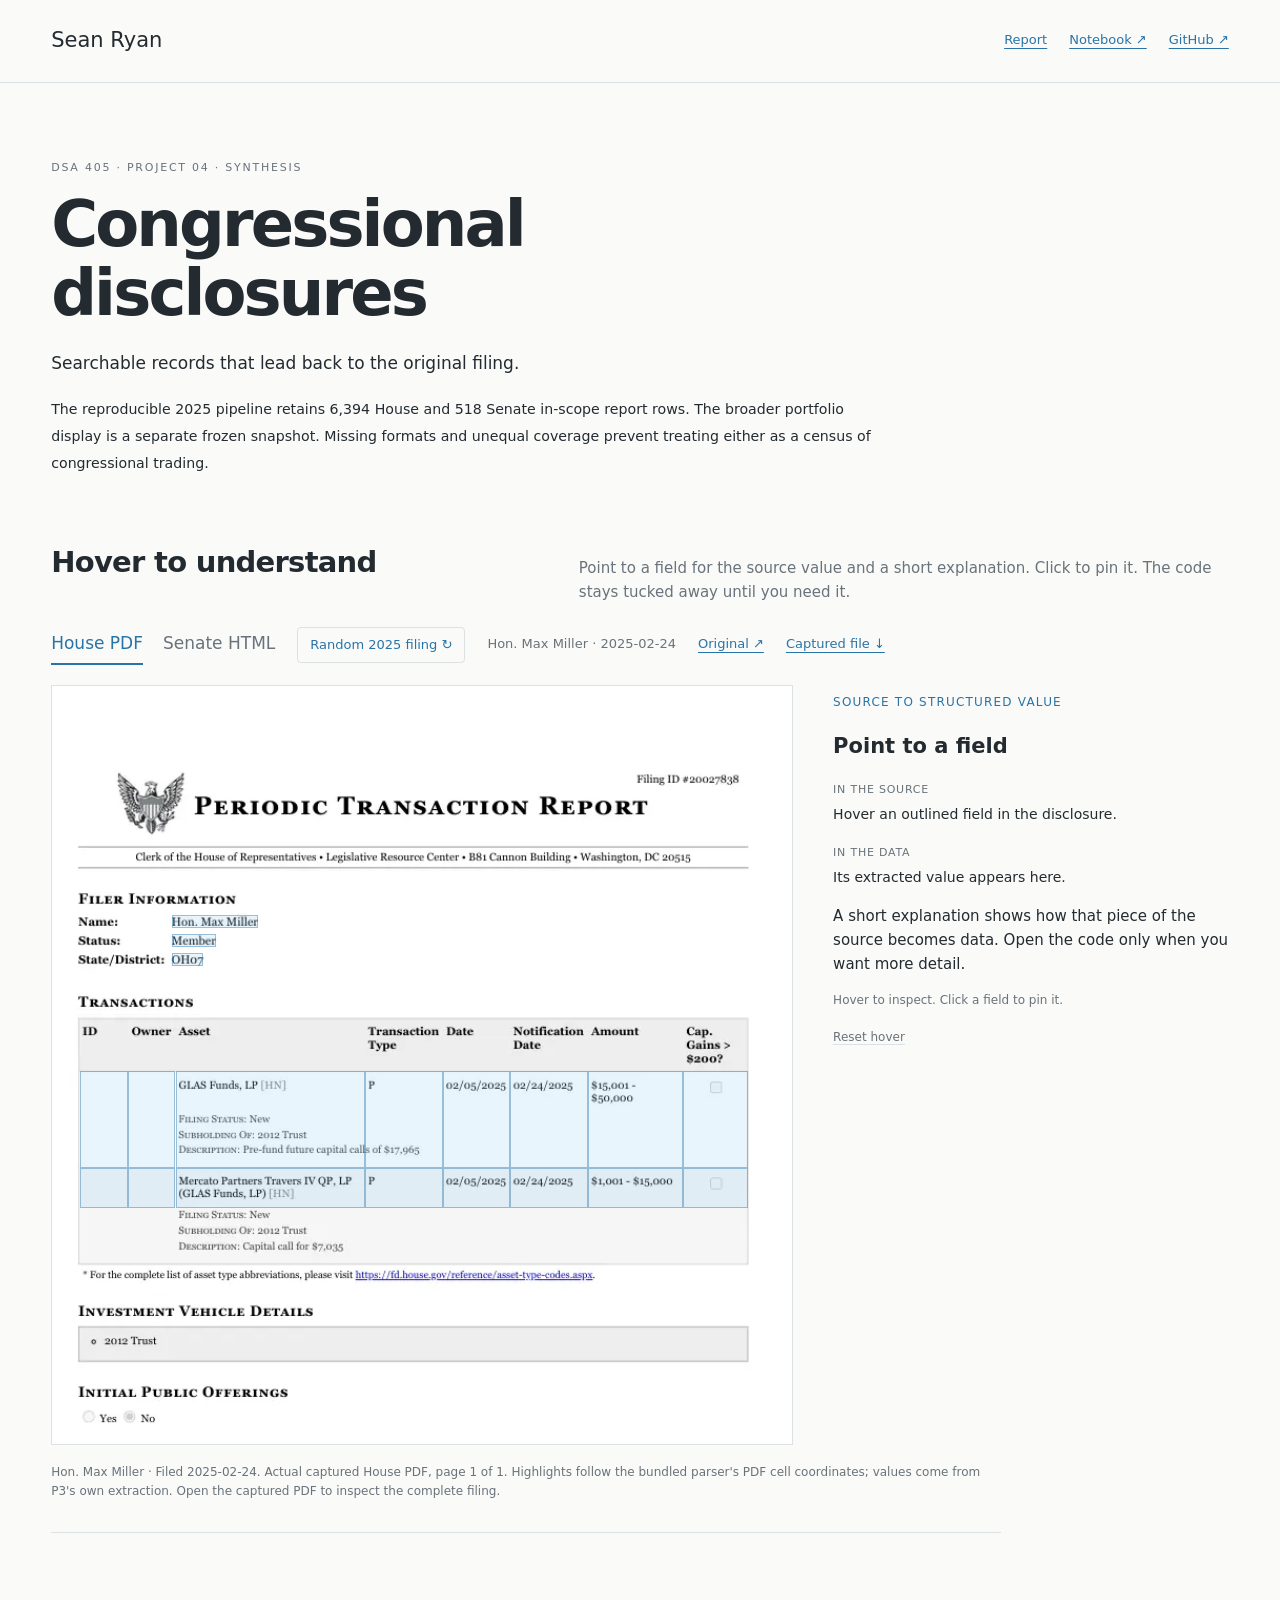
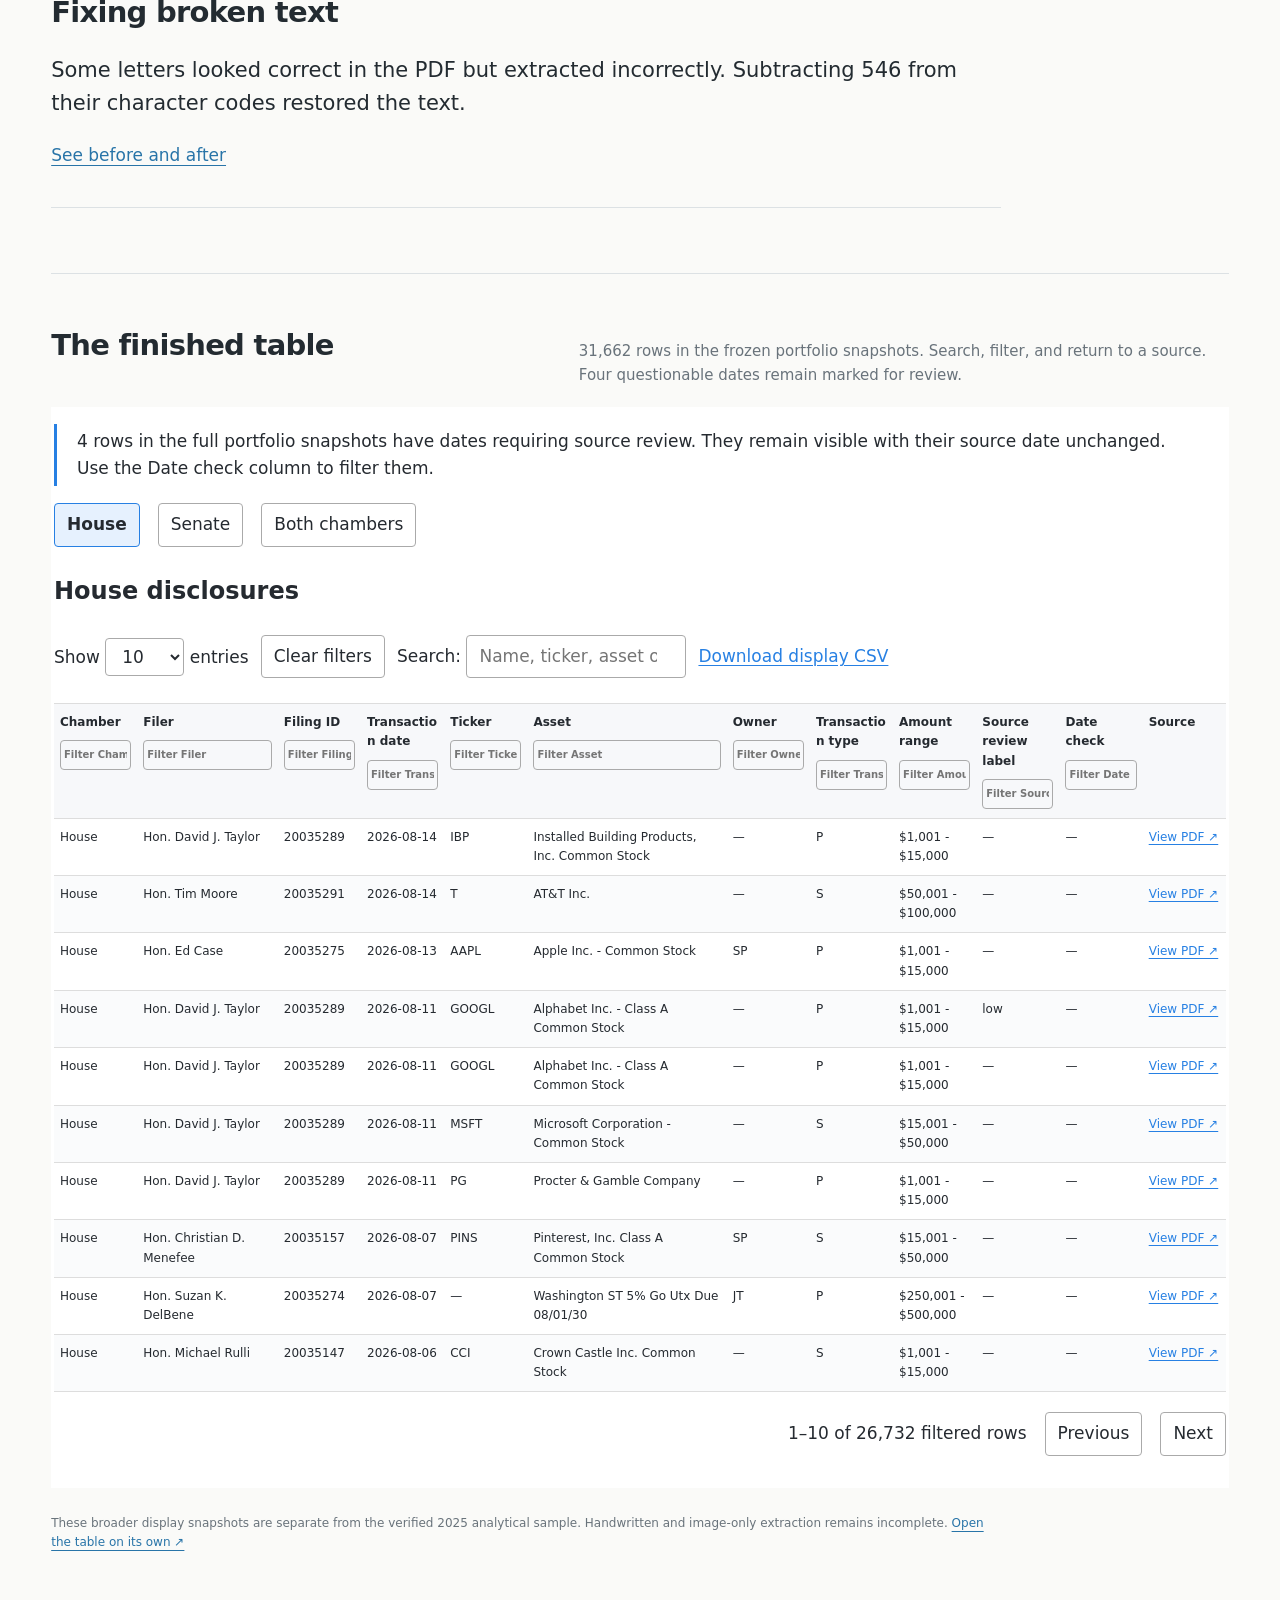
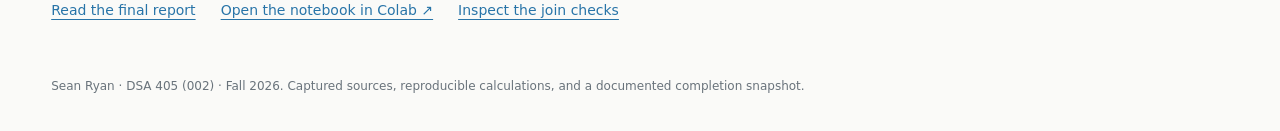
==== commit 1ef59064: "Remove private access instructions now repository is public" ====
--- a/docs/index.html
+++ b/docs/index.html
@@ -3,7 +3,7 @@
 </style><script>
 (()=>{
 const dialog=document.getElementById('report-dialog'),frame=dialog.querySelector('iframe'),download=document.getElementById('download-report');
-const report="# From congressional disclosures to searchable records\n**Sean Ryan | sryan3 | DSA 405 (002) | P4: Project Synthesis**\n\n## 1. Data motivation\nHow can public disclosures reveal shared stock purchases? I chose this project to make congressional financial records traceable, searchable, and usable for reporting. Working with the actual forms showed that reliable extraction and cleaning had to come first. P4 brings that work together as searchable records linked to their original filings.\n\n## 2. Sources, provenance and terms\nI used 515 official U.S. House Clerk PTR PDFs downloaded in the P2 archive and 583 U.S. Senate eFD HTML reports archived by the prior scraper. The Senate index also lists 97 deferred paper reports. This project uses archived records for coursework.\n\n## 3. Data dictionary and metadata\nOne analytical row is a retained report item, identified by chamber, filing and item number. Columns include filer, owner, transaction date, asset, ticker, transaction type, amount bounds and source URL. Amounts remain ranges; missing values remain unknown. The [final dictionary](https://github.com/Strokeofluck/congressional-disclosures-p4/blob/main/DATA_DICTIONARY.md) documents every output column and missingness. Broader portfolio exports are labeled separately from the 2025 analysis.\n\n## 4. Data cleaning steps narrative\nHouse members entered information differently, so a regex could not reliably tell where each field ended across all the reports. I used PyMuPDF to divide the PDF into rectangular cells and read each box separately, instead of using one large regex for the whole page. Table boundaries define the boxes; shading is an extra check. Small patterns clean individual fields. Senate HTML is read with Beautiful Soup after checking the table headers.\n\nSome PDF text looked right on the page but came out as broken letters. In Greene PTR 20030924, some letters in “Filing Status: New” had character codes 546 too high. Subtracting 546 within the affected range restores the label. The parser can then save `New` in its own `filing_status` column, keeping it out of the `asset` and `ticker` columns. Dates, tickers, and amount brackets are standardized, and exclusions and source-review decisions stay recorded.\n\n## 5. Integration and verification\nI harmonized both schemas and appended report items with chamber and source identities. For P3’s separate comparison, I summarized each chamber by ticker and month, then used a one-to-one outer join; unmatched values stay missing. I checked that no records were lost or multiplied, each summary had one row per ticker and month, keys were not missing or duplicated, dates stayed in 2025, and counts were positive whole numbers. The join preserved the counts from both chambers. All 1,105 raw-file checksums and 12 tests passed.\n\n## 6. Findings\nThe reproducible 2025 sample retains **6,394 House and 518 Senate report rows**. The practical result is a searchable table with links back to filings. A separate, broader portfolio snapshot contains **31,662 rows**; four questionable dates remain flagged for source review. These counts describe captured records, not unique trades or relative trading volume across chambers.\n\nThe presentation also shows how structured records can support social network analysis. A separate frozen House-only purchase extract links filers to stocks they reported buying; AMZN connects 19 filers. That graph does not use the P3 House–Senate ticker-month join or the broader portfolio snapshot. Shared purchases show overlap without establishing coordination. Its separate methods and calculations are available in the [SNA project](https://github.com/Strokeofluck/congressional-stock-network-sna/blob/main/METHODS.md).\n\n## 7. What is missing\nHandwritten financial disclosure records were excluded because manually transcribing and cleaning them would have taken too much time for the scope of this project. Scanned or image-only House records also remain unresolved, and 97 Senate paper reports were deferred. These gaps can underrepresent filers who use those formats. Excluded assets and unresolved tickers narrow the analytical population. Unequal capture windows prevent direct chamber-volume comparisons. Amendments, household ownership and amount ranges prevent exact personal-spending totals. The data cannot establish whether someone used privileged information.\n\n## 8. AI use log and reflection\nChatGPT assisted with code, explanations, checks and drafting. I inspected source examples and challenged misleading output. AI overemphasized a shared-key statistic unrelated to the House-only network; I questioned it and removed it from the presentation. I learned to check AI suggestions against the original reports and change methods when regex did not work reliably.\n\n## 9. Reproducibility\n[Open in Colab](https://colab.research.google.com/github/Strokeofluck/congressional-disclosures-p4/blob/main/notebooks/DSA405_002_FA26_P4_sryan3.ipynb). Choose Runtime → Run all in Colab. Setup downloads the project and installs dependencies. Private repository access requires a GitHub token through Colab Secrets or a private prompt. Bundled inputs reproduce the 2025 analysis; broader portfolio CSVs are frozen exports.\n";
+const report="# From congressional disclosures to searchable records\n**Sean Ryan | sryan3 | DSA 405 (002) | P4: Project Synthesis**\n\n## 1. Data motivation\nHow can public disclosures reveal shared stock purchases? I chose this project to make congressional financial records traceable, searchable, and usable for reporting. Working with the actual forms showed that reliable extraction and cleaning had to come first. P4 brings that work together as searchable records linked to their original filings.\n\n## 2. Sources, provenance and terms\nI used 515 official U.S. House Clerk PTR PDFs downloaded in the P2 archive and 583 U.S. Senate eFD HTML reports archived by the prior scraper. The Senate index also lists 97 deferred paper reports. This project uses archived records for coursework.\n\n## 3. Data dictionary and metadata\nOne analytical row is a retained report item, identified by chamber, filing and item number. Columns include filer, owner, transaction date, asset, ticker, transaction type, amount bounds and source URL. Amounts remain ranges; missing values remain unknown. The [final dictionary](https://github.com/Strokeofluck/congressional-disclosures-p4/blob/main/DATA_DICTIONARY.md) documents every output column and missingness. Broader portfolio exports are labeled separately from the 2025 analysis.\n\n## 4. Data cleaning steps narrative\nHouse members entered information differently, so a regex could not reliably tell where each field ended across all the reports. I used PyMuPDF to divide the PDF into rectangular cells and read each box separately, instead of using one large regex for the whole page. Table boundaries define the boxes; shading is an extra check. Small patterns clean individual fields. Senate HTML is read with Beautiful Soup after checking the table headers.\n\nSome PDF text looked right on the page but came out as broken letters. In Greene PTR 20030924, some letters in “Filing Status: New” had character codes 546 too high. Subtracting 546 within the affected range restores the label. The parser can then save `New` in its own `filing_status` column, keeping it out of the `asset` and `ticker` columns. Dates, tickers, and amount brackets are standardized, and exclusions and source-review decisions stay recorded.\n\n## 5. Integration and verification\nI harmonized both schemas and appended report items with chamber and source identities. For P3’s separate comparison, I summarized each chamber by ticker and month, then used a one-to-one outer join; unmatched values stay missing. I checked that no records were lost or multiplied, each summary had one row per ticker and month, keys were not missing or duplicated, dates stayed in 2025, and counts were positive whole numbers. The join preserved the counts from both chambers. All 1,105 raw-file checksums and 12 tests passed.\n\n## 6. Findings\nThe reproducible 2025 sample retains **6,394 House and 518 Senate report rows**. The practical result is a searchable table with links back to filings. A separate, broader portfolio snapshot contains **31,662 rows**; four questionable dates remain flagged for source review. These counts describe captured records, not unique trades or relative trading volume across chambers.\n\nThe presentation also shows how structured records can support social network analysis. A separate frozen House-only purchase extract links filers to stocks they reported buying; AMZN connects 19 filers. That graph does not use the P3 House–Senate ticker-month join or the broader portfolio snapshot. Shared purchases show overlap without establishing coordination. Its separate methods and calculations are available in the [SNA project](https://github.com/Strokeofluck/congressional-stock-network-sna/blob/main/METHODS.md).\n\n## 7. What is missing\nHandwritten financial disclosure records were excluded because manually transcribing and cleaning them would have taken too much time for the scope of this project. Scanned or image-only House records also remain unresolved, and 97 Senate paper reports were deferred. These gaps can underrepresent filers who use those formats. Excluded assets and unresolved tickers narrow the analytical population. Unequal capture windows prevent direct chamber-volume comparisons. Amendments, household ownership and amount ranges prevent exact personal-spending totals. The data cannot establish whether someone used privileged information.\n\n## 8. AI use log and reflection\nChatGPT assisted with code, explanations, checks and drafting. I inspected source examples and challenged misleading output. AI overemphasized a shared-key statistic unrelated to the House-only network; I questioned it and removed it from the presentation. I learned to check AI suggestions against the original reports and change methods when regex did not work reliably.\n\n## 9. Reproducibility\n[Open in Colab](https://colab.research.google.com/github/Strokeofluck/congressional-disclosures-p4/blob/main/notebooks/DSA405_002_FA26_P4_sryan3.ipynb). Choose Runtime → Run all in Colab. Setup downloads the project and installs dependencies. Bundled inputs reproduce the 2025 analysis; broader portfolio CSVs are frozen exports.\n";
 download.href=URL.createObjectURL(new Blob([report],{type:'text/markdown;charset=utf-8'}));
 document.querySelectorAll('a[href="P4-report.html"]').forEach(link=>{if(dialog.contains(link))return;link.setAttribute('aria-haspopup','dialog');link.addEventListener('click',event=>{if(event.ctrlKey||event.metaKey||event.shiftKey||event.altKey)return;event.preventDefault();if(!frame.src)frame.src=frame.dataset.src;dialog.showModal();});});
 document.getElementById('close-report').onclick=()=>dialog.close();
